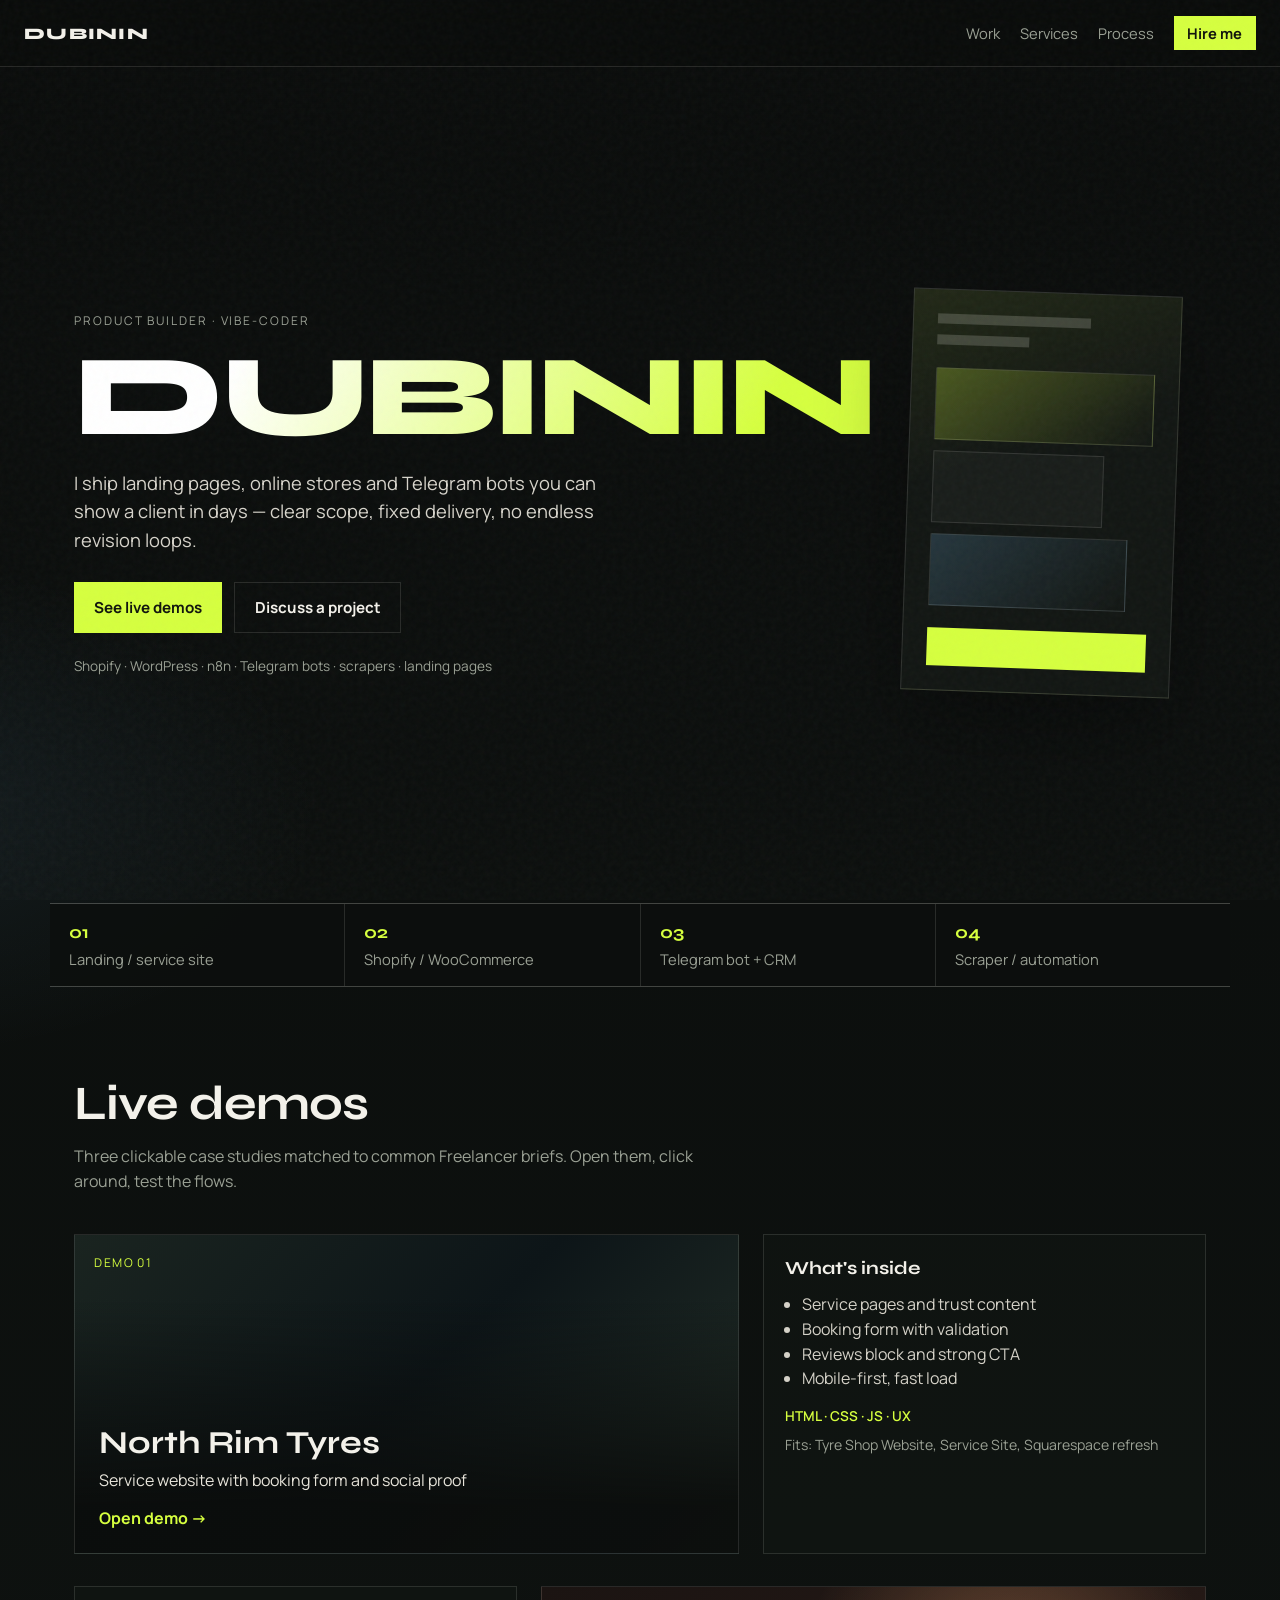
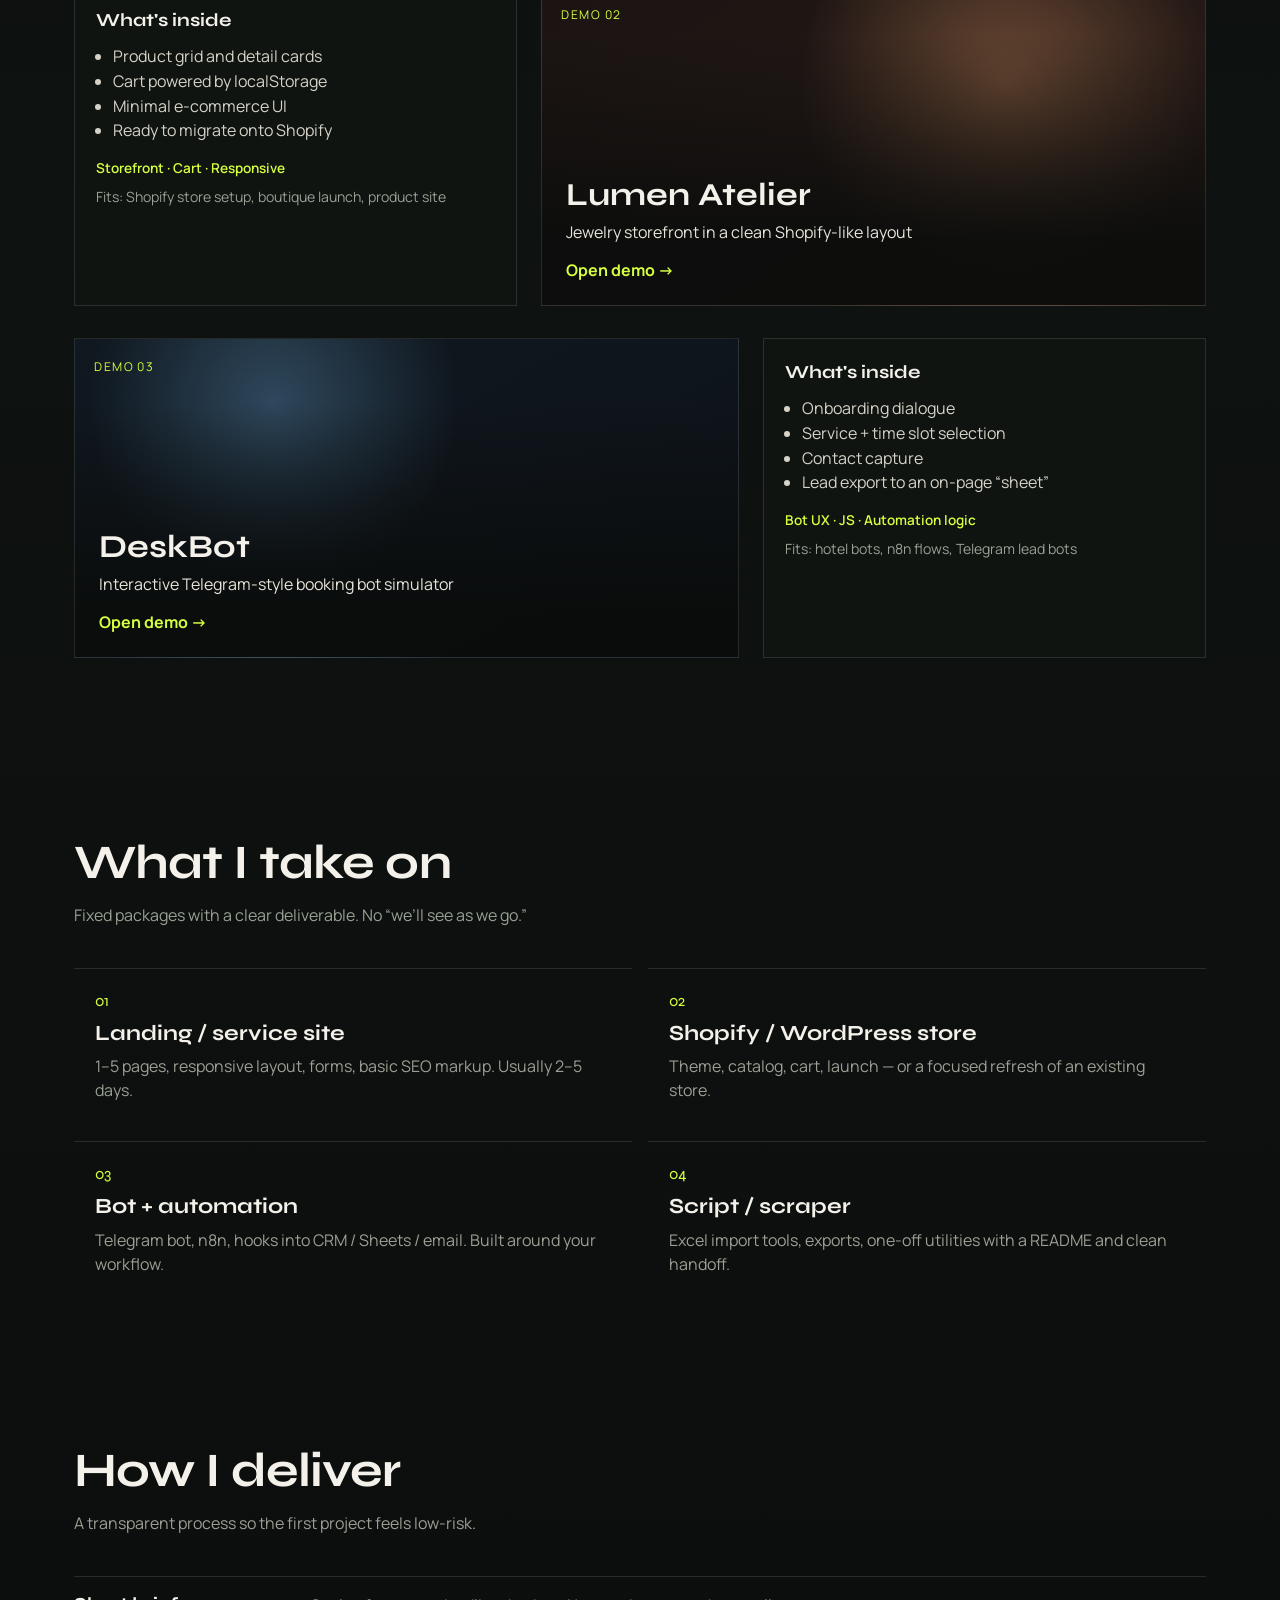
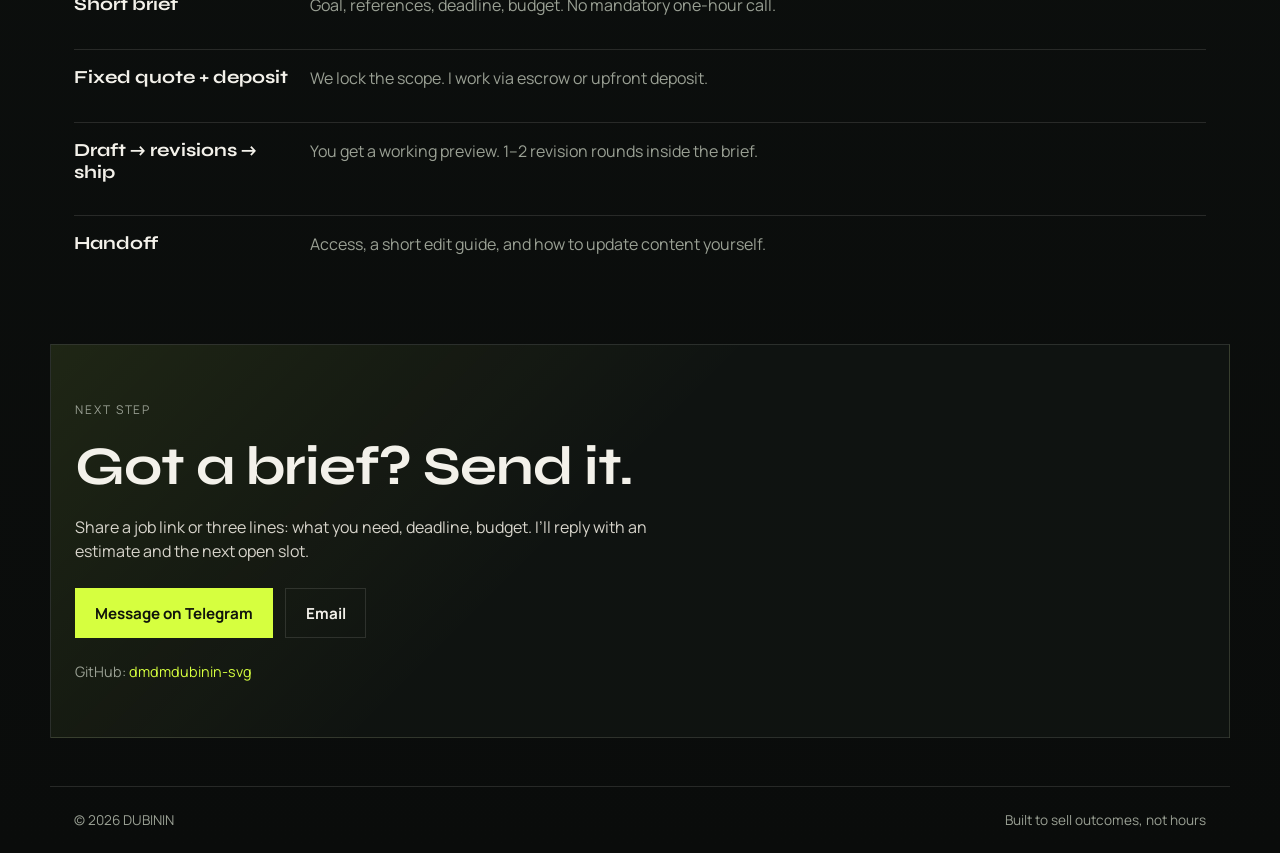
==== index.html @ 1fad9b96 "Ship English DUBININ portfolio with three live demos. Landing, tyre-shop, boutique cart, and DeskBot" ====
<!DOCTYPE html>
<html lang="en">
<head>
  <meta charset="UTF-8" />
  <meta name="viewport" content="width=device-width, initial-scale=1" />
  <title>DUBININ — websites, stores & bots shipped in days</title>
  <meta name="description" content="Dmitry Dubinin. I build landing pages, Shopify/WordPress stores, Telegram bots and automations — fast, clean, fixed-scope." />
  <meta property="og:title" content="DUBININ — ship fast" />
  <meta property="og:description" content="Landing pages, stores, bots & automations — delivered in days." />
  <link rel="preconnect" href="https://fonts.googleapis.com" />
  <link rel="preconnect" href="https://fonts.gstatic.com" crossorigin />
  <link href="https://fonts.googleapis.com/css2?family=Instrument+Serif:ital@0;1&family=Syne:wght@500;700;800&family=Manrope:wght@400;500;600;700&display=swap" rel="stylesheet" />
  <link rel="stylesheet" href="styles.css" />
</head>
<body>
  <div class="noise" aria-hidden="true"></div>

  <header class="top">
    <a class="logo" href="#top">DUBININ</a>
    <nav class="nav">
      <a href="#work">Work</a>
      <a href="#offer">Services</a>
      <a href="#process">Process</a>
      <a class="nav-cta" href="#contact">Hire me</a>
    </nav>
  </header>

  <main id="top">
    <section class="hero">
      <div class="hero-copy">
        <p class="eyebrow">Product builder · vibe-coder</p>
        <h1 class="brand">DUBININ</h1>
        <p class="lead">
          I ship landing pages, online stores and Telegram bots you can show a client in days —
          clear scope, fixed delivery, no endless revision loops.
        </p>
        <div class="cta-row">
          <a class="btn primary" href="#work">See live demos</a>
          <a class="btn ghost" href="#contact">Discuss a project</a>
        </div>
        <p class="trust">Shopify · WordPress · n8n · Telegram bots · scrapers · landing pages</p>
      </div>
      <div class="hero-stage" aria-hidden="true">
        <div class="orbit">
          <span class="chip chip-a">Live in 3–5 days</span>
          <span class="chip chip-b">Fixed scope</span>
          <span class="chip chip-c">Clean handoff</span>
        </div>
        <div class="stage-panel">
          <div class="panel-line"></div>
          <div class="panel-line short"></div>
          <div class="panel-grid">
            <div class="mini-card m1"></div>
            <div class="mini-card m2"></div>
            <div class="mini-card m3"></div>
          </div>
          <div class="panel-bar"></div>
        </div>
      </div>
    </section>

    <section class="strip" aria-label="Formats">
      <div class="strip-item"><strong>01</strong><span>Landing / service site</span></div>
      <div class="strip-item"><strong>02</strong><span>Shopify / WooCommerce</span></div>
      <div class="strip-item"><strong>03</strong><span>Telegram bot + CRM</span></div>
      <div class="strip-item"><strong>04</strong><span>Scraper / automation</span></div>
    </section>

    <section id="work" class="section">
      <div class="section-head">
        <h2>Live demos</h2>
        <p>Three clickable case studies matched to common Freelancer briefs. Open them, click around, test the flows.</p>
      </div>

      <article class="case">
        <div class="case-visual v-tyre">
          <div class="case-badge">Demo 01</div>
          <h3>North Rim Tyres</h3>
          <p>Service website with booking form and social proof</p>
          <a class="case-link" href="demos/tyre-shop/">Open demo →</a>
        </div>
        <div class="case-meta">
          <h4>What's inside</h4>
          <ul>
            <li>Service pages and trust content</li>
            <li>Booking form with validation</li>
            <li>Reviews block and strong CTA</li>
            <li>Mobile-first, fast load</li>
          </ul>
          <p class="tags">HTML · CSS · JS · UX</p>
          <p class="match">Fits: Tyre Shop Website, Service Site, Squarespace refresh</p>
        </div>
      </article>

      <article class="case reverse">
        <div class="case-visual v-boutique">
          <div class="case-badge">Demo 02</div>
          <h3>Lumen Atelier</h3>
          <p>Jewelry storefront in a clean Shopify-like layout</p>
          <a class="case-link" href="demos/boutique/">Open demo →</a>
        </div>
        <div class="case-meta">
          <h4>What's inside</h4>
          <ul>
            <li>Product grid and detail cards</li>
            <li>Cart powered by localStorage</li>
            <li>Minimal e-commerce UI</li>
            <li>Ready to migrate onto Shopify</li>
          </ul>
          <p class="tags">Storefront · Cart · Responsive</p>
          <p class="match">Fits: Shopify store setup, boutique launch, product site</p>
        </div>
      </article>

      <article class="case">
        <div class="case-visual v-bot">
          <div class="case-badge">Demo 03</div>
          <h3>DeskBot</h3>
          <p>Interactive Telegram-style booking bot simulator</p>
          <a class="case-link" href="demos/booking-bot/">Open demo →</a>
        </div>
        <div class="case-meta">
          <h4>What's inside</h4>
          <ul>
            <li>Onboarding dialogue</li>
            <li>Service + time slot selection</li>
            <li>Contact capture</li>
            <li>Lead export to an on-page “sheet”</li>
          </ul>
          <p class="tags">Bot UX · JS · Automation logic</p>
          <p class="match">Fits: hotel bots, n8n flows, Telegram lead bots</p>
        </div>
      </article>
    </section>

    <section id="offer" class="section offer">
      <div class="section-head">
        <h2>What I take on</h2>
        <p>Fixed packages with a clear deliverable. No “we’ll see as we go.”</p>
      </div>
      <div class="offer-grid">
        <div class="offer-item">
          <span class="offer-kicker">01</span>
          <h3>Landing / service site</h3>
          <p>1–5 pages, responsive layout, forms, basic SEO markup. Usually 2–5 days.</p>
        </div>
        <div class="offer-item">
          <span class="offer-kicker">02</span>
          <h3>Shopify / WordPress store</h3>
          <p>Theme, catalog, cart, launch — or a focused refresh of an existing store.</p>
        </div>
        <div class="offer-item">
          <span class="offer-kicker">03</span>
          <h3>Bot + automation</h3>
          <p>Telegram bot, n8n, hooks into CRM / Sheets / email. Built around your workflow.</p>
        </div>
        <div class="offer-item">
          <span class="offer-kicker">04</span>
          <h3>Script / scraper</h3>
          <p>Excel import tools, exports, one-off utilities with a README and clean handoff.</p>
        </div>
      </div>
    </section>

    <section id="process" class="section process">
      <div class="section-head">
        <h2>How I deliver</h2>
        <p>A transparent process so the first project feels low-risk.</p>
      </div>
      <ol class="steps">
        <li>
          <strong>Short brief</strong>
          <span>Goal, references, deadline, budget. No mandatory one-hour call.</span>
        </li>
        <li>
          <strong>Fixed quote + deposit</strong>
          <span>We lock the scope. I work via escrow or upfront deposit.</span>
        </li>
        <li>
          <strong>Draft → revisions → ship</strong>
          <span>You get a working preview. 1–2 revision rounds inside the brief.</span>
        </li>
        <li>
          <strong>Handoff</strong>
          <span>Access, a short edit guide, and how to update content yourself.</span>
        </li>
      </ol>
    </section>

    <section id="contact" class="contact">
      <p class="eyebrow">Next step</p>
      <h2>Got a brief? Send it.</h2>
      <p class="contact-lead">
        Share a job link or three lines: what you need, deadline, budget.
        I’ll reply with an estimate and the next open slot.
      </p>
      <div class="cta-row">
        <a class="btn primary" href="https://t.me/" id="tg-link" target="_blank" rel="noopener">Message on Telegram</a>
        <a class="btn ghost" href="mailto:hello@example.com" id="mail-link">Email</a>
      </div>
      <p class="contact-note">GitHub: <a href="https://github.com/dmdmdubinin-svg" target="_blank" rel="noopener">dmdmdubinin-svg</a></p>
    </section>
  </main>

  <footer class="foot">
    <span>© 2026 DUBININ</span>
    <span>Built to sell outcomes, not hours</span>
  </footer>

  <script src="main.js"></script>
</body>
</html>
---- styles.css ----
:root {
  --bg: #0a0c0b;
  --bg-2: #121613;
  --ink: #f3f1ea;
  --muted: #9aa094;
  --line: rgba(243, 241, 234, 0.12);
  --accent: #d6ff3f;
  --accent-ink: #10140c;
  --warm: #f0a36b;
  --blue: #7ec8ff;
  --serif: "Instrument Serif", Georgia, serif;
  --display: "Syne", system-ui, sans-serif;
  --sans: "Manrope", system-ui, sans-serif;
}

* { box-sizing: border-box; }
html { scroll-behavior: smooth; }
body {
  margin: 0;
  color: var(--ink);
  font-family: var(--sans);
  background:
    radial-gradient(1200px 600px at 80% -10%, rgba(214, 255, 63, 0.12), transparent 55%),
    radial-gradient(900px 500px at -10% 20%, rgba(126, 200, 255, 0.08), transparent 50%),
    linear-gradient(180deg, #0a0c0b 0%, #0e1210 45%, #0a0c0b 100%);
  min-height: 100vh;
  overflow-x: hidden;
}

a { color: inherit; text-decoration: none; }
img { max-width: 100%; display: block; }

.noise {
  pointer-events: none;
  position: fixed;
  inset: 0;
  z-index: 50;
  opacity: 0.035;
  background-image: url("data:image/svg+xml,%3Csvg viewBox='0 0 200 200' xmlns='http://www.w3.org/2000/svg'%3E%3Cfilter id='n'%3E%3CfeTurbulence type='fractalNoise' baseFrequency='0.85' numOctaves='4' stitchTiles='stitch'/%3E%3C/filter%3E%3Crect width='100%25' height='100%25' filter='url(%23n)'/%3E%3C/svg%3E");
}

.top {
  position: sticky;
  top: 0;
  z-index: 40;
  display: flex;
  align-items: center;
  justify-content: space-between;
  padding: 1rem 1.5rem;
  backdrop-filter: blur(14px);
  background: rgba(10, 12, 11, 0.72);
  border-bottom: 1px solid var(--line);
}

.logo {
  font-family: var(--display);
  font-weight: 800;
  letter-spacing: 0.08em;
  font-size: 1rem;
}

.nav {
  display: flex;
  gap: 1.25rem;
  align-items: center;
  font-size: 0.92rem;
  color: var(--muted);
}

.nav a:hover { color: var(--ink); }
.nav-cta {
  color: var(--accent-ink) !important;
  background: var(--accent);
  padding: 0.45rem 0.85rem;
  font-weight: 700;
}

.hero {
  min-height: calc(100vh - 64px);
  display: grid;
  grid-template-columns: 1.1fr 0.9fr;
  gap: 2rem;
  align-items: center;
  padding: 3.5rem 1.5rem 2.5rem;
  max-width: 1180px;
  margin: 0 auto;
}

.eyebrow {
  text-transform: uppercase;
  letter-spacing: 0.16em;
  font-size: 0.75rem;
  color: var(--muted);
  margin: 0 0 1rem;
}

.brand {
  font-family: var(--display);
  font-weight: 800;
  font-size: clamp(3.6rem, 11vw, 7.2rem);
  line-height: 0.9;
  letter-spacing: -0.03em;
  margin: 0 0 1.25rem;
  background: linear-gradient(120deg, #fff 20%, var(--accent) 85%);
  -webkit-background-clip: text;
  background-clip: text;
  color: transparent;
}

.lead {
  font-size: 1.15rem;
  line-height: 1.55;
  max-width: 34rem;
  color: #d7d4cb;
  margin: 0 0 1.75rem;
}

.cta-row {
  display: flex;
  flex-wrap: wrap;
  gap: 0.75rem;
  margin-bottom: 1.5rem;
}

.btn {
  display: inline-flex;
  align-items: center;
  justify-content: center;
  padding: 0.85rem 1.2rem;
  font-weight: 700;
  font-size: 0.95rem;
  border: 1px solid transparent;
  transition: transform 0.2s ease, background 0.2s ease, color 0.2s ease;
}

.btn:hover { transform: translateY(-2px); }
.btn.primary {
  background: var(--accent);
  color: var(--accent-ink);
}
.btn.ghost {
  border-color: var(--line);
  color: var(--ink);
}
.btn.ghost:hover { border-color: var(--accent); }

.trust {
  color: var(--muted);
  font-size: 0.85rem;
  margin: 0;
}

.hero-stage {
  position: relative;
  min-height: 420px;
  display: grid;
  place-items: center;
}

.orbit {
  position: absolute;
  inset: 8% 4%;
  pointer-events: none;
}

.chip {
  position: absolute;
  font-size: 0.78rem;
  font-weight: 600;
  padding: 0.45rem 0.7rem;
  border: 1px solid var(--line);
  background: rgba(18, 22, 19, 0.85);
  animation: float 5.5s ease-in-out infinite;
}
.chip-a { top: 8%; left: 4%; color: var(--accent); animation-delay: 0s; }
.chip-b { top: 42%; right: 0; color: var(--blue); animation-delay: 0.8s; }
.chip-c { bottom: 12%; left: 18%; color: var(--warm); animation-delay: 1.4s; }

@keyframes float {
  0%, 100% { transform: translateY(0); }
  50% { transform: translateY(-10px); }
}

.stage-panel {
  width: min(100%, 380px);
  aspect-ratio: 4/5;
  border: 1px solid var(--line);
  background:
    linear-gradient(160deg, rgba(214,255,63,0.08), transparent 40%),
    var(--bg-2);
  padding: 1.5rem;
  transform: rotate(2deg);
  box-shadow: 0 30px 80px rgba(0,0,0,0.35);
  animation: panelIn 1s ease both;
}

@keyframes panelIn {
  from { opacity: 0; transform: translateY(24px) rotate(2deg); }
  to { opacity: 1; transform: translateY(0) rotate(2deg); }
}

.panel-line {
  height: 10px;
  width: 70%;
  background: rgba(243,241,234,0.18);
  margin-bottom: 0.7rem;
}
.panel-line.short { width: 42%; margin-bottom: 1.4rem; }
.panel-grid {
  display: grid;
  gap: 0.7rem;
}
.mini-card {
  height: 72px;
  border: 1px solid var(--line);
  background: rgba(255,255,255,0.03);
}
.m1 { background: linear-gradient(135deg, rgba(214,255,63,0.25), transparent); }
.m2 { width: 78%; }
.m3 { width: 90%; background: linear-gradient(135deg, rgba(126,200,255,0.18), transparent); }
.panel-bar {
  margin-top: 1.4rem;
  height: 38px;
  background: var(--accent);
}

.strip {
  display: grid;
  grid-template-columns: repeat(4, 1fr);
  gap: 1px;
  background: var(--line);
  border-block: 1px solid var(--line);
  max-width: 1180px;
  margin: 0 auto 1rem;
}
.strip-item {
  background: rgba(10,12,11,0.92);
  padding: 1.1rem 1.2rem;
  display: flex;
  flex-direction: column;
  gap: 0.35rem;
}
.strip-item strong {
  color: var(--accent);
  font-family: var(--display);
  font-size: 1.1rem;
}
.strip-item span { color: var(--muted); font-size: 0.92rem; }

.section {
  max-width: 1180px;
  margin: 0 auto;
  padding: 4.5rem 1.5rem;
}

.section-head {
  max-width: 40rem;
  margin-bottom: 2.5rem;
}
.section-head h2 {
  font-family: var(--display);
  font-size: clamp(2rem, 4vw, 3rem);
  margin: 0 0 0.75rem;
  letter-spacing: -0.02em;
}
.section-head p {
  margin: 0;
  color: var(--muted);
  line-height: 1.55;
}

.case {
  display: grid;
  grid-template-columns: 1.2fr 0.8fr;
  gap: 1.5rem;
  margin-bottom: 2rem;
  align-items: stretch;
}
.case.reverse { grid-template-columns: 0.8fr 1.2fr; }
.case.reverse .case-visual { order: 2; }
.case.reverse .case-meta { order: 1; }

.case-visual {
  min-height: 320px;
  padding: 1.5rem;
  border: 1px solid var(--line);
  display: flex;
  flex-direction: column;
  justify-content: flex-end;
  position: relative;
  overflow: hidden;
  transition: border-color 0.25s ease, transform 0.25s ease;
}
.case-visual:hover {
  border-color: rgba(214,255,63,0.45);
  transform: translateY(-3px);
}
.case-visual h3 {
  font-family: var(--display);
  font-size: 2rem;
  margin: 0 0 0.4rem;
}
.case-visual p { margin: 0 0 1rem; color: #e7e4da; max-width: 28rem; }
.case-badge {
  position: absolute;
  top: 1.2rem;
  left: 1.2rem;
  font-size: 0.75rem;
  letter-spacing: 0.12em;
  text-transform: uppercase;
  color: var(--accent);
}
.case-link {
  font-weight: 700;
  color: var(--accent);
}
.case-link:hover { text-decoration: underline; }

.v-tyre {
  background:
    linear-gradient(180deg, transparent 20%, rgba(10,12,11,0.92) 85%),
    linear-gradient(135deg, #1a2420, #0d1518 50%, #243028);
}
.v-boutique {
  background:
    linear-gradient(180deg, transparent 15%, rgba(10,12,11,0.9) 80%),
    radial-gradient(circle at 70% 30%, rgba(240,163,107,0.35), transparent 40%),
    linear-gradient(145deg, #1b1412, #2a1c18);
}
.v-bot {
  background:
    linear-gradient(180deg, transparent 20%, rgba(10,12,11,0.92) 85%),
    radial-gradient(circle at 30% 20%, rgba(126,200,255,0.28), transparent 35%),
    linear-gradient(150deg, #101820, #0d1218);
}

.case-meta {
  border: 1px solid var(--line);
  padding: 1.4rem 1.3rem;
  background: rgba(18,22,19,0.55);
}
.case-meta h4 {
  margin: 0 0 0.8rem;
  font-family: var(--display);
  font-size: 1.15rem;
}
.case-meta ul {
  margin: 0 0 1rem;
  padding-left: 1.1rem;
  color: #d5d2c8;
  line-height: 1.55;
}
.tags {
  color: var(--accent);
  font-size: 0.85rem;
  font-weight: 600;
  margin: 0 0 0.6rem;
}
.match {
  margin: 0;
  color: var(--muted);
  font-size: 0.88rem;
  line-height: 1.45;
}

.offer-grid {
  display: grid;
  grid-template-columns: repeat(2, 1fr);
  gap: 1rem;
}
.offer-item {
  padding: 1.4rem 1.3rem;
  border-top: 1px solid var(--line);
}
.offer-kicker {
  display: block;
  color: var(--accent);
  font-family: var(--display);
  margin-bottom: 0.6rem;
}
.offer-item h3 {
  font-family: var(--display);
  font-size: 1.35rem;
  margin: 0 0 0.55rem;
}
.offer-item p {
  margin: 0;
  color: var(--muted);
  line-height: 1.5;
}

.steps {
  list-style: none;
  margin: 0;
  padding: 0;
  display: grid;
  gap: 1rem;
}
.steps li {
  display: grid;
  grid-template-columns: 220px 1fr;
  gap: 1rem;
  padding: 1rem 0;
  border-top: 1px solid var(--line);
}
.steps strong {
  font-family: var(--display);
  font-size: 1.15rem;
}
.steps span { color: var(--muted); line-height: 1.5; }

.contact {
  max-width: 1180px;
  margin: 0 auto 3rem;
  padding: 3.5rem 1.5rem;
  border: 1px solid var(--line);
  background:
    linear-gradient(135deg, rgba(214,255,63,0.08), transparent 45%),
    rgba(18,22,19,0.7);
}
.contact h2 {
  font-family: var(--display);
  font-size: clamp(2rem, 5vw, 3.4rem);
  margin: 0 0 1rem;
  letter-spacing: -0.02em;
}
.contact-lead {
  max-width: 36rem;
  color: #d7d4cb;
  line-height: 1.55;
  margin: 0 0 1.5rem;
}
.contact-note {
  margin: 1.25rem 0 0;
  color: var(--muted);
  font-size: 0.9rem;
}
.contact-note a { color: var(--accent); }

.foot {
  max-width: 1180px;
  margin: 0 auto;
  padding: 1.5rem;
  display: flex;
  justify-content: space-between;
  gap: 1rem;
  color: var(--muted);
  font-size: 0.85rem;
  border-top: 1px solid var(--line);
}

.reveal {
  opacity: 0;
  transform: translateY(18px);
  transition: opacity 0.7s ease, transform 0.7s ease;
}
.reveal.in {
  opacity: 1;
  transform: none;
}

@media (max-width: 900px) {
  .hero { grid-template-columns: 1fr; min-height: auto; padding-top: 2rem; }
  .hero-stage { min-height: 340px; order: -1; }
  .strip { grid-template-columns: 1fr 1fr; }
  .case, .case.reverse { grid-template-columns: 1fr; }
  .case.reverse .case-visual { order: 0; }
  .offer-grid { grid-template-columns: 1fr; }
  .steps li { grid-template-columns: 1fr; gap: 0.35rem; }
  .nav a:not(.nav-cta) { display: none; }
}

@media (max-width: 560px) {
  .strip { grid-template-columns: 1fr; }
  .foot { flex-direction: column; }
}
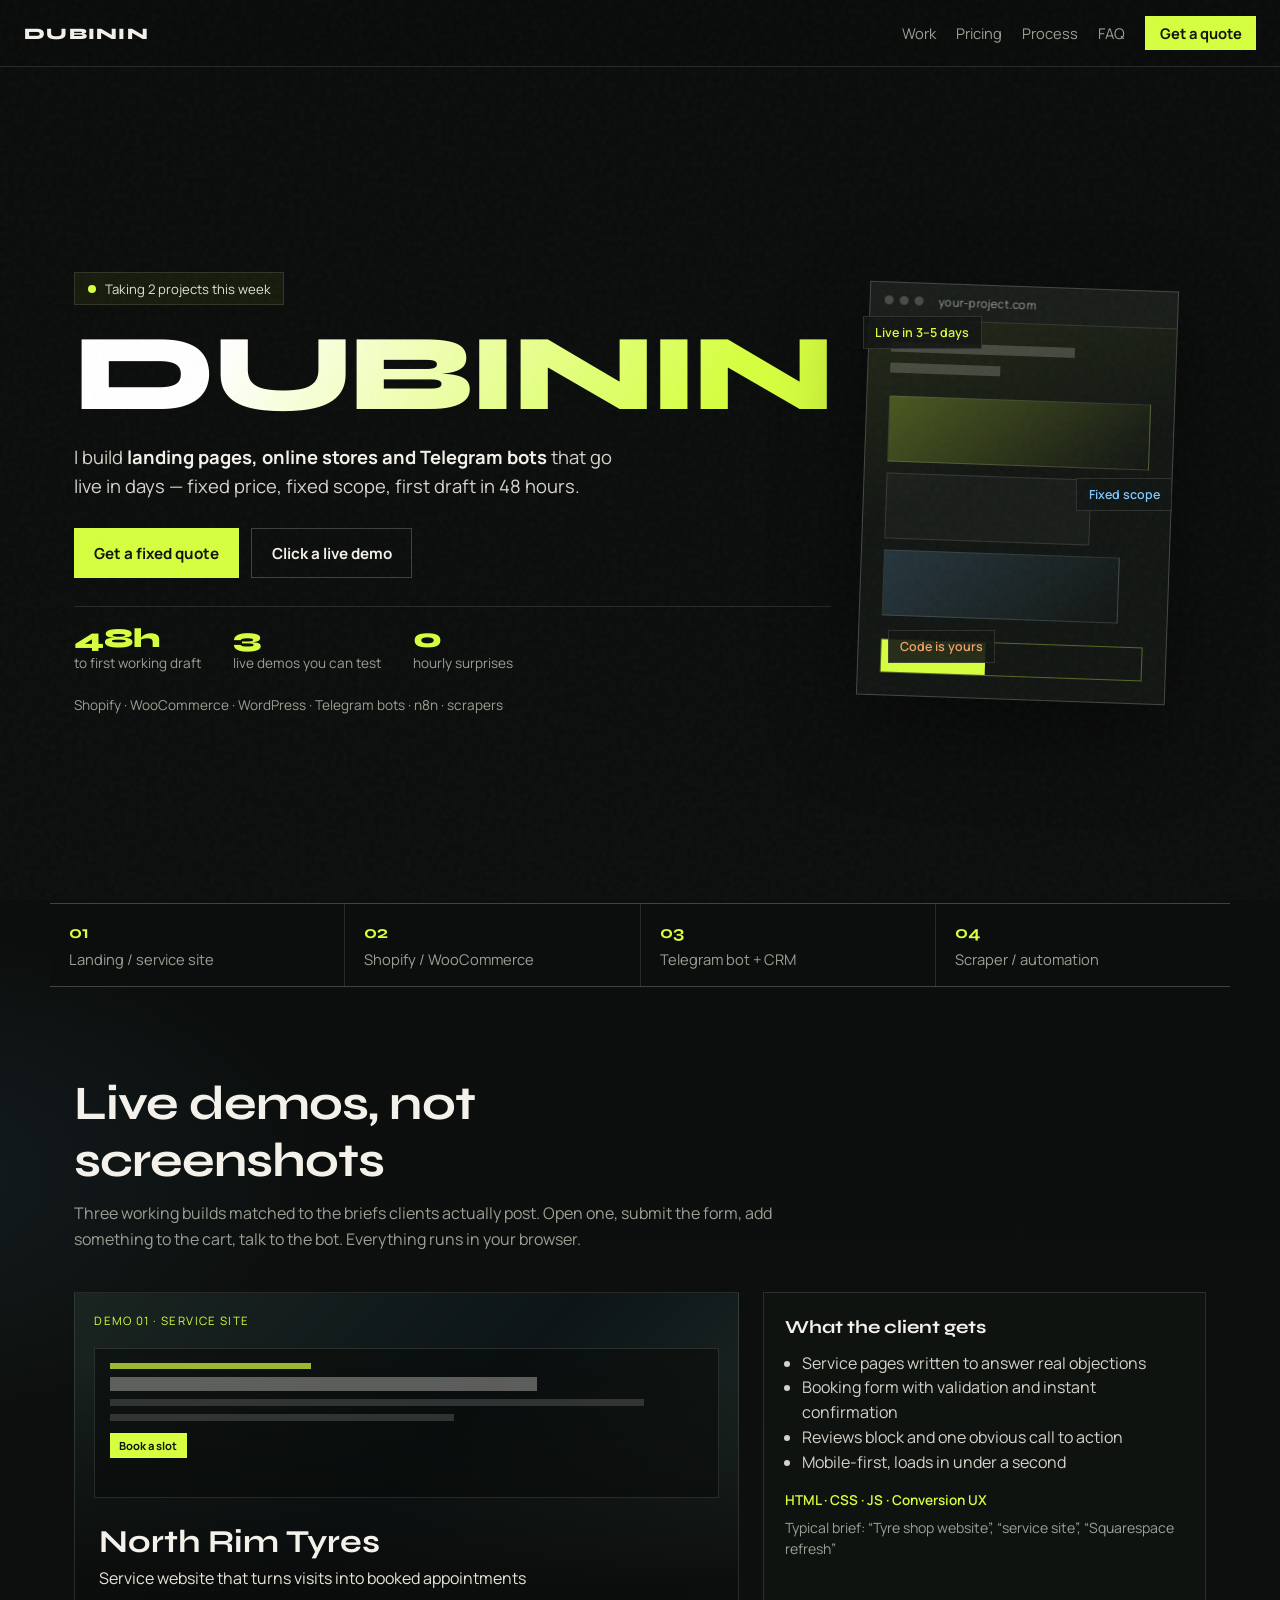
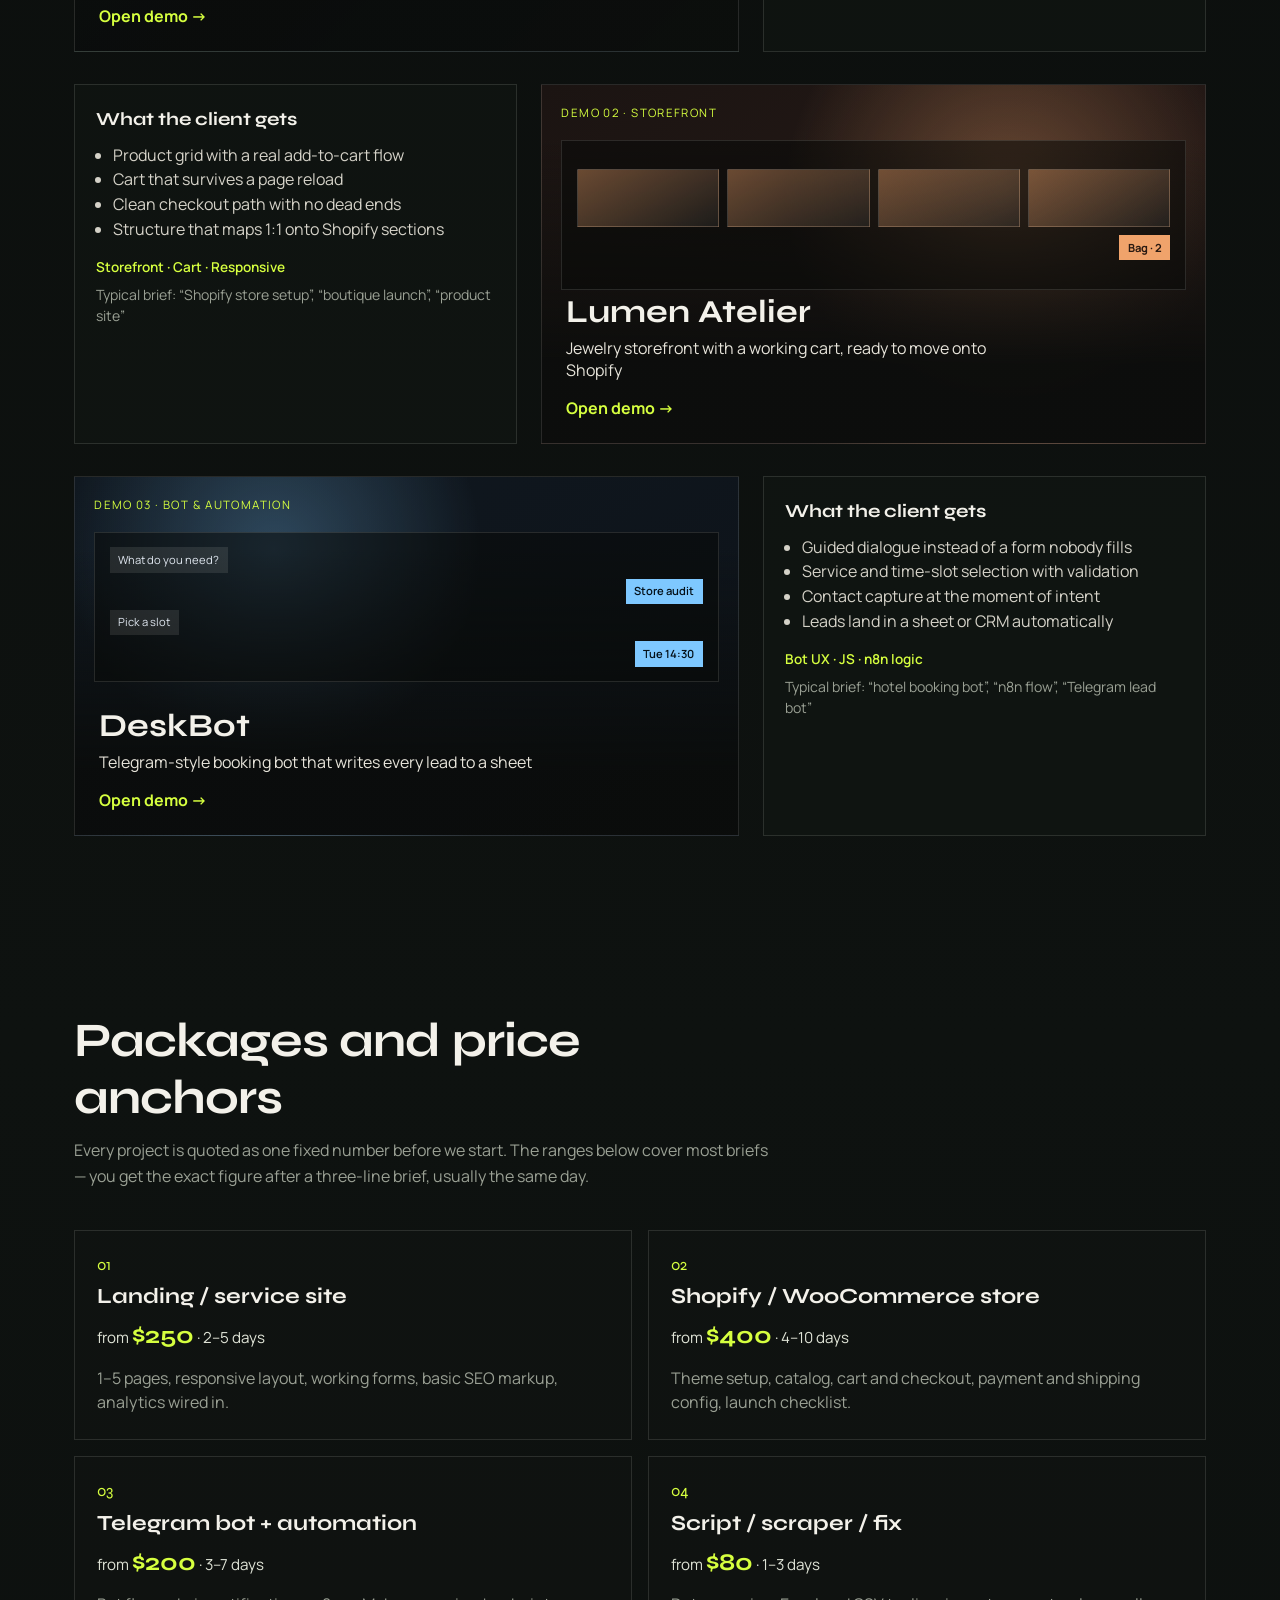
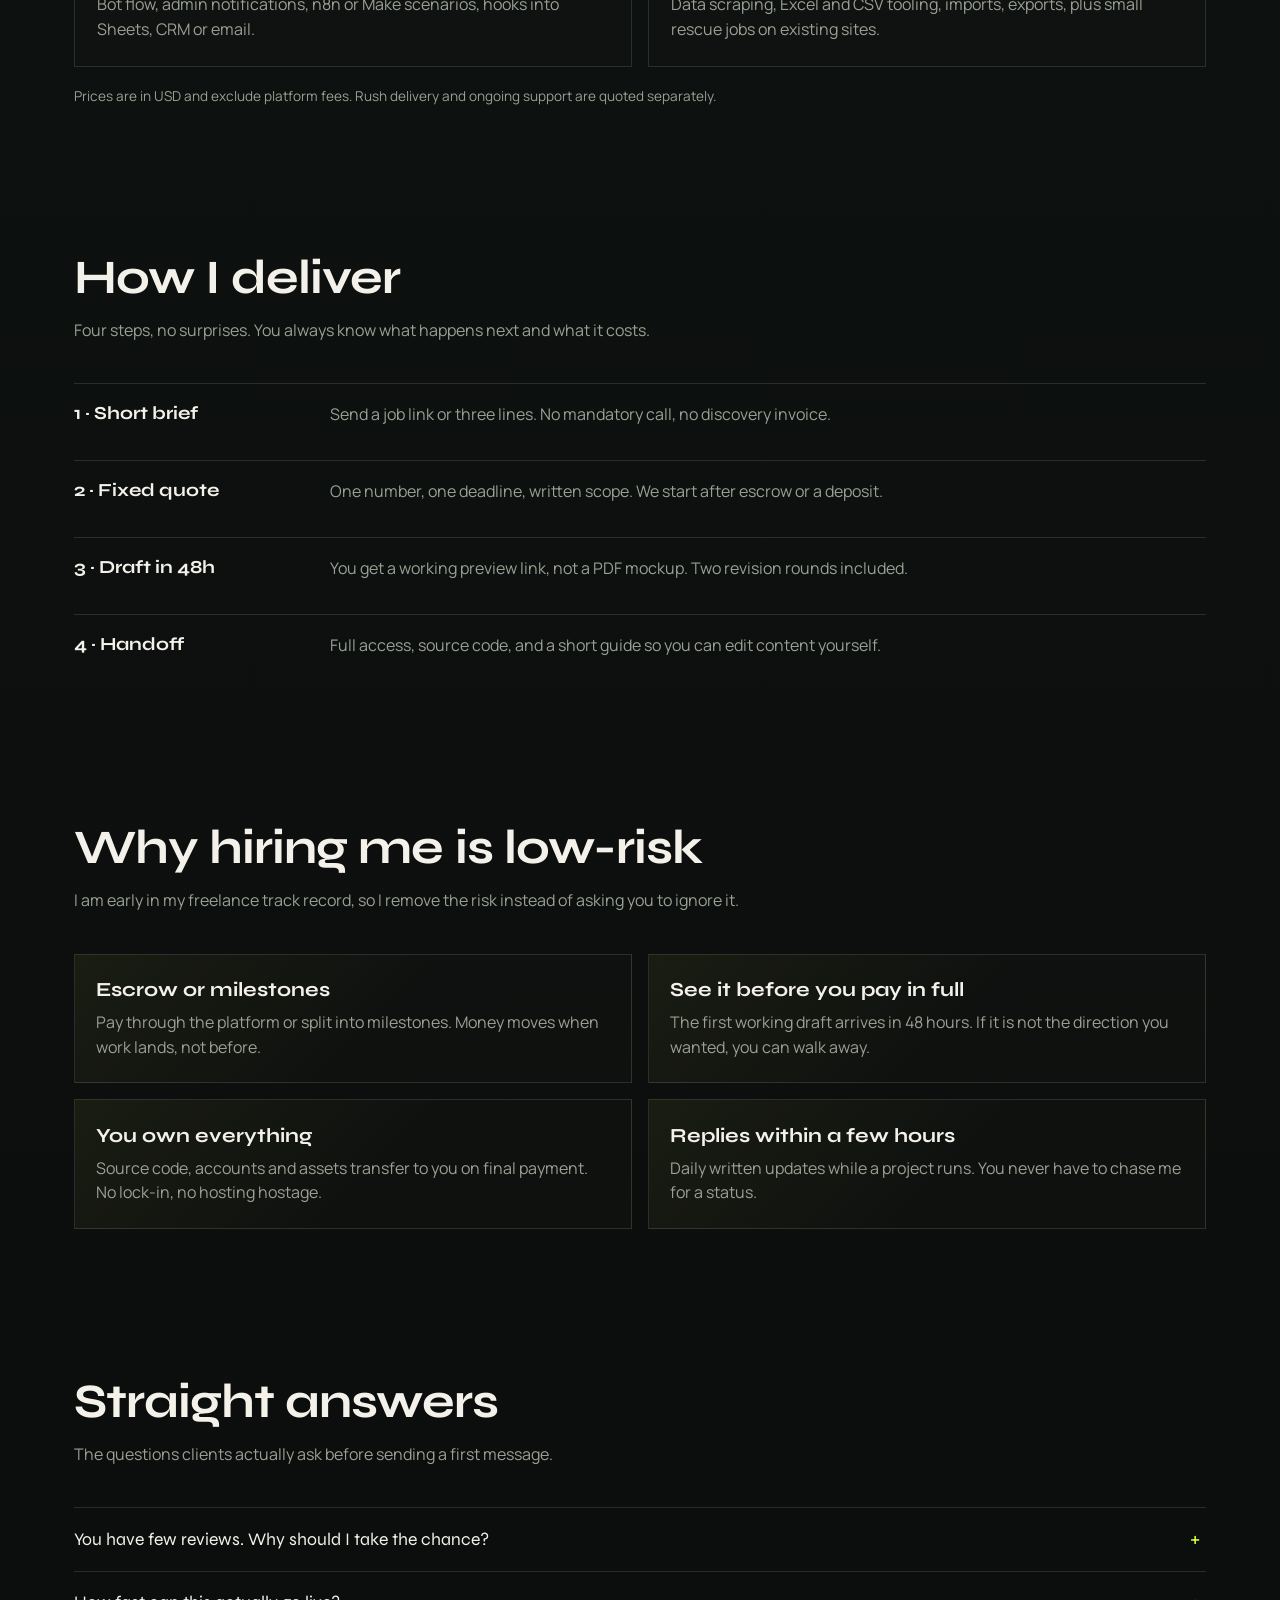
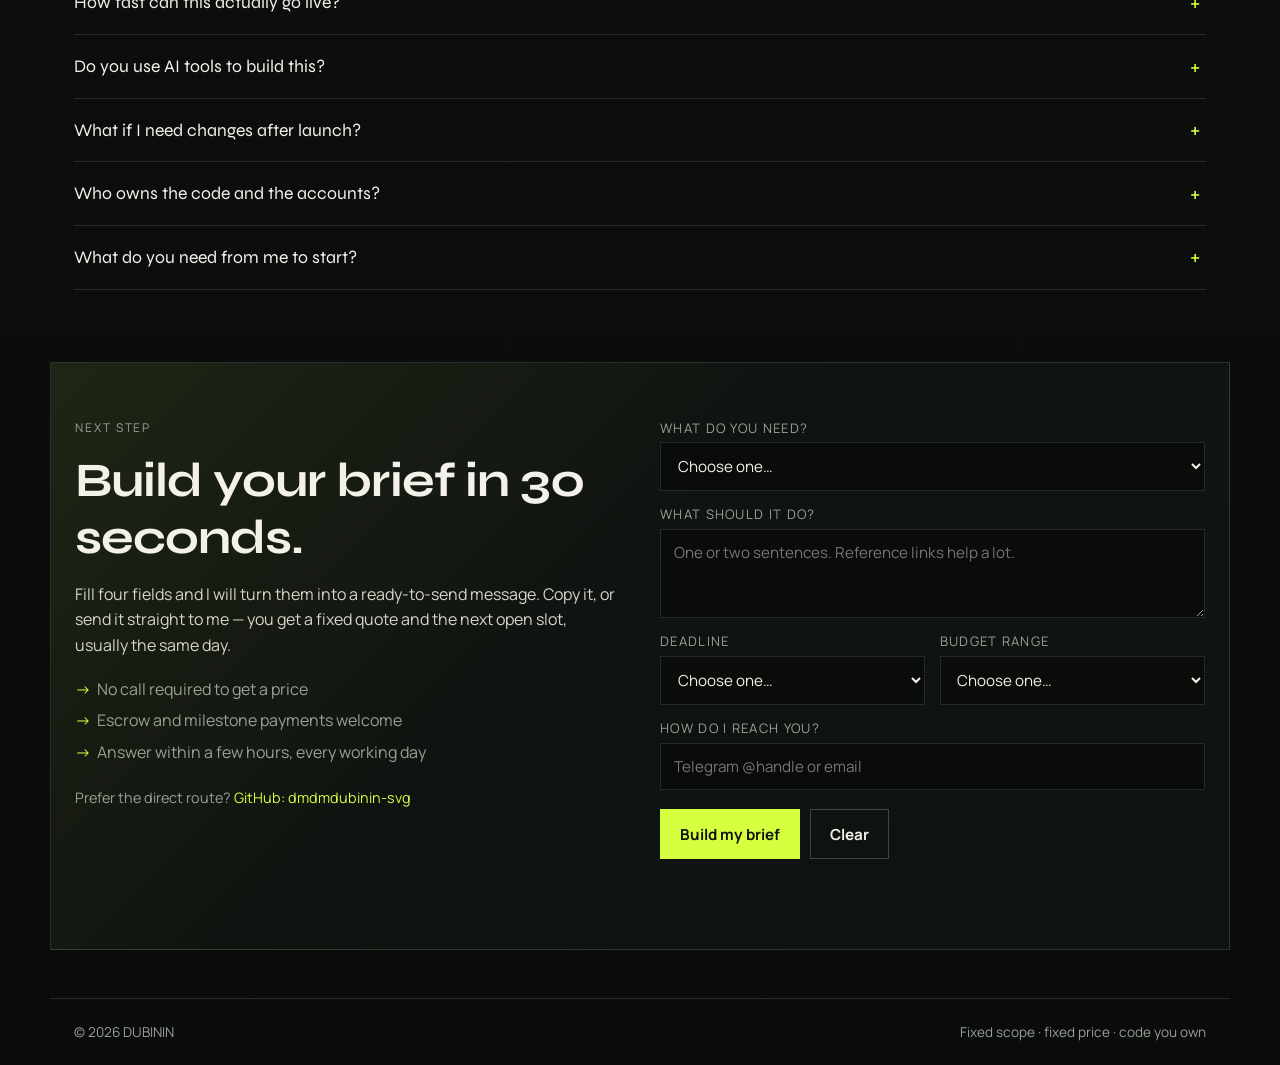
==== commit e8ce3f50: "Rework the portfolio around converting a cold visitor into a brief Adds price anchors, a risk-revers" ====
--- a/index.html
+++ b/index.html
@@ -3,63 +3,109 @@
 <head>
   <meta charset="UTF-8" />
   <meta name="viewport" content="width=device-width, initial-scale=1" />
-  <title>DUBININ — websites, stores & bots shipped in days</title>
-  <meta name="description" content="Dmitry Dubinin. I build landing pages, Shopify/WordPress stores, Telegram bots and automations — fast, clean, fixed-scope." />
-  <meta property="og:title" content="DUBININ — ship fast" />
-  <meta property="og:description" content="Landing pages, stores, bots & automations — delivered in days." />
+  <title>DUBININ — landing pages, stores & Telegram bots shipped in days</title>
+  <meta name="description" content="I build landing pages, Shopify/WooCommerce stores, Telegram bots and automations. Fixed price, fixed scope, first draft in 48 hours. Three live demos you can click right now." />
+  <meta name="theme-color" content="#0a0c0b" />
+  <link rel="canonical" href="https://dmdmdubinin-svg.github.io/portfolio/" />
+
+  <meta property="og:type" content="website" />
+  <meta property="og:url" content="https://dmdmdubinin-svg.github.io/portfolio/" />
+  <meta property="og:title" content="DUBININ — websites, stores & bots shipped in days" />
+  <meta property="og:description" content="Fixed price, fixed scope, first draft in 48 hours. Click three live demos before you decide." />
+  <meta property="og:image" content="https://dmdmdubinin-svg.github.io/portfolio/assets/og.svg" />
+  <meta name="twitter:card" content="summary_large_image" />
+  <meta name="twitter:title" content="DUBININ — websites, stores & bots shipped in days" />
+  <meta name="twitter:description" content="Fixed price, fixed scope, first draft in 48 hours. Click three live demos before you decide." />
+
+  <link rel="icon" href="data:image/svg+xml,%3Csvg xmlns='http://www.w3.org/2000/svg' viewBox='0 0 64 64'%3E%3Crect width='64' height='64' fill='%230a0c0b'/%3E%3Cpath d='M16 14h16c11 0 18 7 18 18s-7 18-18 18H16z' fill='%23d6ff3f'/%3E%3Cpath d='M27 25h5a7 7 0 0 1 0 14h-5z' fill='%230a0c0b'/%3E%3C/svg%3E" />
+
   <link rel="preconnect" href="https://fonts.googleapis.com" />
   <link rel="preconnect" href="https://fonts.gstatic.com" crossorigin />
   <link href="https://fonts.googleapis.com/css2?family=Instrument+Serif:ital@0;1&family=Syne:wght@500;700;800&family=Manrope:wght@400;500;600;700&display=swap" rel="stylesheet" />
   <link rel="stylesheet" href="styles.css" />
+
+  <script type="application/ld+json">
+  {
+    "@context": "https://schema.org",
+    "@type": "ProfessionalService",
+    "name": "DUBININ",
+    "description": "Landing pages, Shopify and WooCommerce stores, Telegram bots and automations, delivered on a fixed scope in days.",
+    "url": "https://dmdmdubinin-svg.github.io/portfolio/",
+    "areaServed": "Worldwide",
+    "availableLanguage": ["English", "Russian"],
+    "serviceType": ["Web development", "E-commerce development", "Chatbot development", "Workflow automation"],
+    "sameAs": ["https://github.com/dmdmdubinin-svg"]
+  }
+  </script>
 </head>
 <body>
   <div class="noise" aria-hidden="true"></div>
+  <a class="skip-link" href="#work">Skip to demos</a>
 
   <header class="top">
     <a class="logo" href="#top">DUBININ</a>
-    <nav class="nav">
+    <nav class="nav" id="nav" aria-label="Main">
       <a href="#work">Work</a>
-      <a href="#offer">Services</a>
+      <a href="#pricing">Pricing</a>
       <a href="#process">Process</a>
-      <a class="nav-cta" href="#contact">Hire me</a>
+      <a href="#faq">FAQ</a>
+      <a class="nav-cta" href="#contact">Get a quote</a>
     </nav>
+    <button class="nav-toggle" id="nav-toggle" type="button" aria-expanded="false" aria-controls="nav" aria-label="Open menu">
+      <span></span><span></span><span></span>
+    </button>
   </header>
 
   <main id="top">
     <section class="hero">
       <div class="hero-copy">
-        <p class="eyebrow">Product builder · vibe-coder</p>
+        <p class="status" id="availability">
+          <span class="dot" aria-hidden="true"></span>
+          Taking 2 projects this week
+        </p>
         <h1 class="brand">DUBININ</h1>
         <p class="lead">
-          I ship landing pages, online stores and Telegram bots you can show a client in days —
-          clear scope, fixed delivery, no endless revision loops.
+          I build <strong>landing pages, online stores and Telegram bots</strong> that go live in days —
+          fixed price, fixed scope, first draft in 48 hours.
         </p>
         <div class="cta-row">
-          <a class="btn primary" href="#work">See live demos</a>
-          <a class="btn ghost" href="#contact">Discuss a project</a>
-        </div>
-        <p class="trust">Shopify · WordPress · n8n · Telegram bots · scrapers · landing pages</p>
-      </div>
+          <a class="btn primary" href="#contact">Get a fixed quote</a>
+          <a class="btn ghost" href="#work">Click a live demo</a>
+        </div>
+        <dl class="metrics">
+          <div><dt>48h</dt><dd>to first working draft</dd></div>
+          <div><dt>3</dt><dd>live demos you can test</dd></div>
+          <div><dt>0</dt><dd>hourly surprises</dd></div>
+        </dl>
+        <p class="trust">Shopify · WooCommerce · WordPress · Telegram bots · n8n · scrapers</p>
+      </div>
+
       <div class="hero-stage" aria-hidden="true">
         <div class="orbit">
           <span class="chip chip-a">Live in 3–5 days</span>
           <span class="chip chip-b">Fixed scope</span>
-          <span class="chip chip-c">Clean handoff</span>
+          <span class="chip chip-c">Code is yours</span>
         </div>
         <div class="stage-panel">
-          <div class="panel-line"></div>
-          <div class="panel-line short"></div>
-          <div class="panel-grid">
-            <div class="mini-card m1"></div>
-            <div class="mini-card m2"></div>
-            <div class="mini-card m3"></div>
-          </div>
-          <div class="panel-bar"></div>
-        </div>
-      </div>
-    </section>
-
-    <section class="strip" aria-label="Formats">
+          <div class="panel-chrome">
+            <i></i><i></i><i></i>
+            <span class="panel-url">your-project.com</span>
+          </div>
+          <div class="panel-body">
+            <div class="panel-line"></div>
+            <div class="panel-line short"></div>
+            <div class="panel-grid">
+              <div class="mini-card m1"></div>
+              <div class="mini-card m2"></div>
+              <div class="mini-card m3"></div>
+            </div>
+            <div class="panel-bar"><span class="panel-bar-fill"></span></div>
+          </div>
+        </div>
+      </div>
+    </section>
+
+    <section class="strip" aria-label="What I build">
       <div class="strip-item"><strong>01</strong><span>Landing / service site</span></div>
       <div class="strip-item"><strong>02</strong><span>Shopify / WooCommerce</span></div>
       <div class="strip-item"><strong>03</strong><span>Telegram bot + CRM</span></div>
@@ -68,144 +114,324 @@
 
     <section id="work" class="section">
       <div class="section-head">
-        <h2>Live demos</h2>
-        <p>Three clickable case studies matched to common Freelancer briefs. Open them, click around, test the flows.</p>
+        <h2>Live demos, not screenshots</h2>
+        <p>
+          Three working builds matched to the briefs clients actually post. Open one, submit the form,
+          add something to the cart, talk to the bot. Everything runs in your browser.
+        </p>
       </div>
 
       <article class="case">
-        <div class="case-visual v-tyre">
-          <div class="case-badge">Demo 01</div>
+        <a class="case-visual v-tyre" href="demos/tyre-shop/">
+          <div class="case-badge">Demo 01 · Service site</div>
+          <div class="case-mock mock-tyre" aria-hidden="true">
+            <span class="mock-bar"></span>
+            <span class="mock-head"></span>
+            <span class="mock-row"></span>
+            <span class="mock-row w70"></span>
+            <span class="mock-btn">Book a slot</span>
+          </div>
           <h3>North Rim Tyres</h3>
-          <p>Service website with booking form and social proof</p>
-          <a class="case-link" href="demos/tyre-shop/">Open demo →</a>
-        </div>
+          <p>Service website that turns visits into booked appointments</p>
+          <span class="case-link">Open demo →</span>
+        </a>
         <div class="case-meta">
-          <h4>What's inside</h4>
+          <h4>What the client gets</h4>
           <ul>
-            <li>Service pages and trust content</li>
-            <li>Booking form with validation</li>
-            <li>Reviews block and strong CTA</li>
-            <li>Mobile-first, fast load</li>
+            <li>Service pages written to answer real objections</li>
+            <li>Booking form with validation and instant confirmation</li>
+            <li>Reviews block and one obvious call to action</li>
+            <li>Mobile-first, loads in under a second</li>
           </ul>
-          <p class="tags">HTML · CSS · JS · UX</p>
-          <p class="match">Fits: Tyre Shop Website, Service Site, Squarespace refresh</p>
+          <p class="tags">HTML · CSS · JS · Conversion UX</p>
+          <p class="match">Typical brief: “Tyre shop website”, “service site”, “Squarespace refresh”</p>
         </div>
       </article>
 
       <article class="case reverse">
-        <div class="case-visual v-boutique">
-          <div class="case-badge">Demo 02</div>
+        <a class="case-visual v-boutique" href="demos/boutique/">
+          <div class="case-badge">Demo 02 · Storefront</div>
+          <div class="case-mock mock-shop" aria-hidden="true">
+            <span class="mock-tile"></span>
+            <span class="mock-tile"></span>
+            <span class="mock-tile"></span>
+            <span class="mock-tile"></span>
+            <span class="mock-cart">Bag · 2</span>
+          </div>
           <h3>Lumen Atelier</h3>
-          <p>Jewelry storefront in a clean Shopify-like layout</p>
-          <a class="case-link" href="demos/boutique/">Open demo →</a>
-        </div>
+          <p>Jewelry storefront with a working cart, ready to move onto Shopify</p>
+          <span class="case-link">Open demo →</span>
+        </a>
         <div class="case-meta">
-          <h4>What's inside</h4>
+          <h4>What the client gets</h4>
           <ul>
-            <li>Product grid and detail cards</li>
-            <li>Cart powered by localStorage</li>
-            <li>Minimal e-commerce UI</li>
-            <li>Ready to migrate onto Shopify</li>
+            <li>Product grid with a real add-to-cart flow</li>
+            <li>Cart that survives a page reload</li>
+            <li>Clean checkout path with no dead ends</li>
+            <li>Structure that maps 1:1 onto Shopify sections</li>
           </ul>
           <p class="tags">Storefront · Cart · Responsive</p>
-          <p class="match">Fits: Shopify store setup, boutique launch, product site</p>
+          <p class="match">Typical brief: “Shopify store setup”, “boutique launch”, “product site”</p>
         </div>
       </article>
 
       <article class="case">
-        <div class="case-visual v-bot">
-          <div class="case-badge">Demo 03</div>
+        <a class="case-visual v-bot" href="demos/booking-bot/">
+          <div class="case-badge">Demo 03 · Bot & automation</div>
+          <div class="case-mock mock-bot" aria-hidden="true">
+            <span class="bubble b-in">What do you need?</span>
+            <span class="bubble b-out">Store audit</span>
+            <span class="bubble b-in">Pick a slot</span>
+            <span class="bubble b-out">Tue 14:30</span>
+          </div>
           <h3>DeskBot</h3>
-          <p>Interactive Telegram-style booking bot simulator</p>
-          <a class="case-link" href="demos/booking-bot/">Open demo →</a>
-        </div>
+          <p>Telegram-style booking bot that writes every lead to a sheet</p>
+          <span class="case-link">Open demo →</span>
+        </a>
         <div class="case-meta">
-          <h4>What's inside</h4>
+          <h4>What the client gets</h4>
           <ul>
-            <li>Onboarding dialogue</li>
-            <li>Service + time slot selection</li>
-            <li>Contact capture</li>
-            <li>Lead export to an on-page “sheet”</li>
+            <li>Guided dialogue instead of a form nobody fills</li>
+            <li>Service and time-slot selection with validation</li>
+            <li>Contact capture at the moment of intent</li>
+            <li>Leads land in a sheet or CRM automatically</li>
           </ul>
-          <p class="tags">Bot UX · JS · Automation logic</p>
-          <p class="match">Fits: hotel bots, n8n flows, Telegram lead bots</p>
+          <p class="tags">Bot UX · JS · n8n logic</p>
+          <p class="match">Typical brief: “hotel booking bot”, “n8n flow”, “Telegram lead bot”</p>
         </div>
       </article>
     </section>
 
-    <section id="offer" class="section offer">
+    <section id="pricing" class="section">
       <div class="section-head">
-        <h2>What I take on</h2>
-        <p>Fixed packages with a clear deliverable. No “we’ll see as we go.”</p>
+        <h2>Packages and price anchors</h2>
+        <p>
+          Every project is quoted as one fixed number before we start. The ranges below cover
+          most briefs — you get the exact figure after a three-line brief, usually the same day.
+        </p>
       </div>
       <div class="offer-grid">
         <div class="offer-item">
           <span class="offer-kicker">01</span>
           <h3>Landing / service site</h3>
-          <p>1–5 pages, responsive layout, forms, basic SEO markup. Usually 2–5 days.</p>
+          <p class="price">from <strong>$250</strong> · 2–5 days</p>
+          <p>1–5 pages, responsive layout, working forms, basic SEO markup, analytics wired in.</p>
         </div>
         <div class="offer-item">
           <span class="offer-kicker">02</span>
-          <h3>Shopify / WordPress store</h3>
-          <p>Theme, catalog, cart, launch — or a focused refresh of an existing store.</p>
+          <h3>Shopify / WooCommerce store</h3>
+          <p class="price">from <strong>$400</strong> · 4–10 days</p>
+          <p>Theme setup, catalog, cart and checkout, payment and shipping config, launch checklist.</p>
         </div>
         <div class="offer-item">
           <span class="offer-kicker">03</span>
-          <h3>Bot + automation</h3>
-          <p>Telegram bot, n8n, hooks into CRM / Sheets / email. Built around your workflow.</p>
+          <h3>Telegram bot + automation</h3>
+          <p class="price">from <strong>$200</strong> · 3–7 days</p>
+          <p>Bot flow, admin notifications, n8n or Make scenarios, hooks into Sheets, CRM or email.</p>
         </div>
         <div class="offer-item">
           <span class="offer-kicker">04</span>
-          <h3>Script / scraper</h3>
-          <p>Excel import tools, exports, one-off utilities with a README and clean handoff.</p>
-        </div>
-      </div>
+          <h3>Script / scraper / fix</h3>
+          <p class="price">from <strong>$80</strong> · 1–3 days</p>
+          <p>Data scraping, Excel and CSV tooling, imports, exports, plus small rescue jobs on existing sites.</p>
+        </div>
+      </div>
+      <p class="pricing-note">
+        Prices are in USD and exclude platform fees. Rush delivery and ongoing support are quoted separately.
+      </p>
     </section>
 
     <section id="process" class="section process">
       <div class="section-head">
         <h2>How I deliver</h2>
-        <p>A transparent process so the first project feels low-risk.</p>
+        <p>Four steps, no surprises. You always know what happens next and what it costs.</p>
       </div>
       <ol class="steps">
         <li>
-          <strong>Short brief</strong>
-          <span>Goal, references, deadline, budget. No mandatory one-hour call.</span>
+          <strong>1 · Short brief</strong>
+          <span>Send a job link or three lines. No mandatory call, no discovery invoice.</span>
         </li>
         <li>
-          <strong>Fixed quote + deposit</strong>
-          <span>We lock the scope. I work via escrow or upfront deposit.</span>
+          <strong>2 · Fixed quote</strong>
+          <span>One number, one deadline, written scope. We start after escrow or a deposit.</span>
         </li>
         <li>
-          <strong>Draft → revisions → ship</strong>
-          <span>You get a working preview. 1–2 revision rounds inside the brief.</span>
+          <strong>3 · Draft in 48h</strong>
+          <span>You get a working preview link, not a PDF mockup. Two revision rounds included.</span>
         </li>
         <li>
-          <strong>Handoff</strong>
-          <span>Access, a short edit guide, and how to update content yourself.</span>
+          <strong>4 · Handoff</strong>
+          <span>Full access, source code, and a short guide so you can edit content yourself.</span>
         </li>
       </ol>
     </section>
 
+    <section id="risk" class="section risk">
+      <div class="section-head">
+        <h2>Why hiring me is low-risk</h2>
+        <p>I am early in my freelance track record, so I remove the risk instead of asking you to ignore it.</p>
+      </div>
+      <div class="risk-grid">
+        <div class="risk-item">
+          <h3>Escrow or milestones</h3>
+          <p>Pay through the platform or split into milestones. Money moves when work lands, not before.</p>
+        </div>
+        <div class="risk-item">
+          <h3>See it before you pay in full</h3>
+          <p>The first working draft arrives in 48 hours. If it is not the direction you wanted, you can walk away.</p>
+        </div>
+        <div class="risk-item">
+          <h3>You own everything</h3>
+          <p>Source code, accounts and assets transfer to you on final payment. No lock-in, no hosting hostage.</p>
+        </div>
+        <div class="risk-item">
+          <h3>Replies within a few hours</h3>
+          <p>Daily written updates while a project runs. You never have to chase me for a status.</p>
+        </div>
+      </div>
+    </section>
+
+    <section id="faq" class="section faq">
+      <div class="section-head">
+        <h2>Straight answers</h2>
+        <p>The questions clients actually ask before sending a first message.</p>
+      </div>
+      <div class="faq-list">
+        <details>
+          <summary>You have few reviews. Why should I take the chance?</summary>
+          <p>
+            Because the risk sits on my side, not yours. Work through escrow or milestones, judge the
+            48-hour draft before releasing the bulk of the payment, and check the demos above — they are
+            real running code, and the source is public on GitHub.
+          </p>
+        </details>
+        <details>
+          <summary>How fast can this actually go live?</summary>
+          <p>
+            A landing page is typically 2–5 days end to end. A store is 4–10 days depending on catalog size.
+            A bot with automations is 3–7 days. Rush delivery is possible and is quoted separately.
+          </p>
+        </details>
+        <details>
+          <summary>Do you use AI tools to build this?</summary>
+          <p>
+            Yes, and I am upfront about it. AI speeds up the boring parts; the architecture, testing and
+            final quality are mine. You get readable code, a real handoff document and a person who
+            answers when something breaks.
+          </p>
+        </details>
+        <details>
+          <summary>What if I need changes after launch?</summary>
+          <p>
+            Two revision rounds are included inside the agreed scope. After that, small changes are quoted
+            per task, or you can keep me on a light monthly retainer.
+          </p>
+        </details>
+        <details>
+          <summary>Who owns the code and the accounts?</summary>
+          <p>
+            You do, fully, from final payment onward. Everything is created under your accounts wherever
+            possible, and I hand over credentials at the end.
+          </p>
+        </details>
+        <details>
+          <summary>What do you need from me to start?</summary>
+          <p>
+            The goal of the project, one or two reference links you like, your deadline and your budget
+            range. That is enough for a fixed quote. Content and assets can arrive while I build.
+          </p>
+        </details>
+      </div>
+    </section>
+
     <section id="contact" class="contact">
-      <p class="eyebrow">Next step</p>
-      <h2>Got a brief? Send it.</h2>
-      <p class="contact-lead">
-        Share a job link or three lines: what you need, deadline, budget.
-        I’ll reply with an estimate and the next open slot.
-      </p>
-      <div class="cta-row">
-        <a class="btn primary" href="https://t.me/" id="tg-link" target="_blank" rel="noopener">Message on Telegram</a>
-        <a class="btn ghost" href="mailto:hello@example.com" id="mail-link">Email</a>
-      </div>
-      <p class="contact-note">GitHub: <a href="https://github.com/dmdmdubinin-svg" target="_blank" rel="noopener">dmdmdubinin-svg</a></p>
+      <div class="contact-copy">
+        <p class="eyebrow">Next step</p>
+        <h2>Build your brief in 30 seconds.</h2>
+        <p class="contact-lead">
+          Fill four fields and I will turn them into a ready-to-send message. Copy it, or send it
+          straight to me — you get a fixed quote and the next open slot, usually the same day.
+        </p>
+        <ul class="contact-points">
+          <li>No call required to get a price</li>
+          <li>Escrow and milestone payments welcome</li>
+          <li>Answer within a few hours, every working day</li>
+        </ul>
+        <p class="contact-note">
+          Prefer the direct route? <a href="https://github.com/dmdmdubinin-svg" target="_blank" rel="noopener">GitHub: dmdmdubinin-svg</a>
+        </p>
+      </div>
+
+      <form class="brief" id="brief-form" novalidate>
+        <div class="field">
+          <label for="brief-type">What do you need?</label>
+          <select id="brief-type" name="type" required>
+            <option value="">Choose one…</option>
+            <option>Landing / service site</option>
+            <option>Shopify / WooCommerce store</option>
+            <option>Telegram bot + automation</option>
+            <option>Script, scraper or a fix</option>
+            <option>Not sure yet</option>
+          </select>
+        </div>
+        <div class="field">
+          <label for="brief-goal">What should it do?</label>
+          <textarea id="brief-goal" name="goal" rows="3" required placeholder="One or two sentences. Reference links help a lot."></textarea>
+        </div>
+        <div class="field-row">
+          <div class="field">
+            <label for="brief-deadline">Deadline</label>
+            <select id="brief-deadline" name="deadline" required>
+              <option value="">Choose one…</option>
+              <option>ASAP (rush)</option>
+              <option>This week</option>
+              <option>Within 2 weeks</option>
+              <option>This month</option>
+              <option>Flexible</option>
+            </select>
+          </div>
+          <div class="field">
+            <label for="brief-budget">Budget range</label>
+            <select id="brief-budget" name="budget" required>
+              <option value="">Choose one…</option>
+              <option>Under $150</option>
+              <option>$150–400</option>
+              <option>$400–800</option>
+              <option>$800–2000</option>
+              <option>$2000+</option>
+            </select>
+          </div>
+        </div>
+        <div class="field">
+          <label for="brief-contact">How do I reach you?</label>
+          <input id="brief-contact" name="contact" type="text" required placeholder="Telegram @handle or email" />
+        </div>
+
+        <div class="brief-actions">
+          <button class="btn primary" type="submit">Build my brief</button>
+          <button class="btn ghost" type="button" id="brief-reset">Clear</button>
+        </div>
+
+        <output class="brief-output" id="brief-output" hidden>
+          <p class="brief-output-label">Ready to send:</p>
+          <textarea id="brief-text" rows="9" readonly aria-label="Generated brief"></textarea>
+          <div class="brief-actions">
+            <button class="btn primary" type="button" id="copy-brief">Copy brief</button>
+            <a class="btn ghost" id="tg-link" href="https://github.com/dmdmdubinin-svg" target="_blank" rel="noopener">Send on Telegram</a>
+            <a class="btn ghost" id="mail-link" href="#">Send by email</a>
+          </div>
+        </output>
+        <p class="brief-status" id="brief-status" role="status" aria-live="polite"></p>
+      </form>
     </section>
   </main>
 
   <footer class="foot">
-    <span>© 2026 DUBININ</span>
-    <span>Built to sell outcomes, not hours</span>
+    <span>© <span id="year">2026</span> DUBININ</span>
+    <span>Fixed scope · fixed price · code you own</span>
   </footer>
+
+  <a class="mobile-cta" id="mobile-cta" href="#contact">Get a fixed quote</a>
 
   <script src="main.js"></script>
 </body>
--- a/styles.css
+++ b/styles.css
@@ -4,17 +4,23 @@
   --ink: #f3f1ea;
   --muted: #9aa094;
   --line: rgba(243, 241, 234, 0.12);
+  --line-strong: rgba(243, 241, 234, 0.22);
   --accent: #d6ff3f;
   --accent-ink: #10140c;
   --warm: #f0a36b;
   --blue: #7ec8ff;
-  --serif: "Instrument Serif", Georgia, serif;
   --display: "Syne", system-ui, sans-serif;
   --sans: "Manrope", system-ui, sans-serif;
+  --header-h: 64px;
 }
 
 * { box-sizing: border-box; }
-html { scroll-behavior: smooth; }
+
+html {
+  scroll-behavior: smooth;
+  -webkit-text-size-adjust: 100%;
+}
+
 body {
   margin: 0;
   color: var(--ink);
@@ -30,6 +36,28 @@
 a { color: inherit; text-decoration: none; }
 img { max-width: 100%; display: block; }
 
+/* flex/grid display values would otherwise beat the UA rule for [hidden] */
+[hidden] { display: none !important; }
+
+:focus-visible {
+  outline: 2px solid var(--accent);
+  outline-offset: 3px;
+}
+
+section[id] { scroll-margin-top: calc(var(--header-h) + 16px); }
+
+.skip-link {
+  position: absolute;
+  left: -9999px;
+  top: 0;
+  z-index: 100;
+  background: var(--accent);
+  color: var(--accent-ink);
+  padding: 0.7rem 1rem;
+  font-weight: 700;
+}
+.skip-link:focus { left: 0; }
+
 .noise {
   pointer-events: none;
   position: fixed;
@@ -39,6 +67,8 @@
   background-image: url("data:image/svg+xml,%3Csvg viewBox='0 0 200 200' xmlns='http://www.w3.org/2000/svg'%3E%3Cfilter id='n'%3E%3CfeTurbulence type='fractalNoise' baseFrequency='0.85' numOctaves='4' stitchTiles='stitch'/%3E%3C/filter%3E%3Crect width='100%25' height='100%25' filter='url(%23n)'/%3E%3C/svg%3E");
 }
 
+/* ---------- header ---------- */
+
 .top {
   position: sticky;
   top: 0;
@@ -46,9 +76,11 @@
   display: flex;
   align-items: center;
   justify-content: space-between;
+  gap: 1rem;
   padding: 1rem 1.5rem;
+  min-height: var(--header-h);
   backdrop-filter: blur(14px);
-  background: rgba(10, 12, 11, 0.72);
+  background: rgba(10, 12, 11, 0.78);
   border-bottom: 1px solid var(--line);
 }
 
@@ -67,16 +99,45 @@
   color: var(--muted);
 }
 
+.nav a { transition: color 0.2s ease; }
 .nav a:hover { color: var(--ink); }
+.nav a.active { color: var(--ink); }
+.nav a:not(.nav-cta).active { box-shadow: inset 0 -2px 0 var(--accent); }
+
 .nav-cta {
   color: var(--accent-ink) !important;
   background: var(--accent);
-  padding: 0.45rem 0.85rem;
+  padding: 0.45rem 0.9rem;
   font-weight: 700;
-}
+  box-shadow: none !important;
+}
+
+.nav-toggle {
+  display: none;
+  flex-direction: column;
+  justify-content: center;
+  gap: 5px;
+  width: 42px;
+  height: 38px;
+  padding: 0 9px;
+  background: transparent;
+  border: 1px solid var(--line);
+  cursor: pointer;
+}
+.nav-toggle span {
+  display: block;
+  height: 2px;
+  background: var(--ink);
+  transition: transform 0.25s ease, opacity 0.2s ease;
+}
+.nav-toggle[aria-expanded="true"] span:nth-child(1) { transform: translateY(7px) rotate(45deg); }
+.nav-toggle[aria-expanded="true"] span:nth-child(2) { opacity: 0; }
+.nav-toggle[aria-expanded="true"] span:nth-child(3) { transform: translateY(-7px) rotate(-45deg); }
+
+/* ---------- hero ---------- */
 
 .hero {
-  min-height: calc(100vh - 64px);
+  min-height: calc(100vh - var(--header-h));
   display: grid;
   grid-template-columns: 1.1fr 0.9fr;
   gap: 2rem;
@@ -94,10 +155,35 @@
   margin: 0 0 1rem;
 }
 
+.status {
+  display: inline-flex;
+  align-items: center;
+  gap: 0.55rem;
+  margin: 0 0 1.25rem;
+  padding: 0.4rem 0.8rem;
+  border: 1px solid var(--line);
+  background: rgba(214, 255, 63, 0.06);
+  font-size: 0.82rem;
+  color: #dfe3d6;
+}
+.status .dot {
+  width: 8px;
+  height: 8px;
+  border-radius: 50%;
+  background: var(--accent);
+  box-shadow: 0 0 0 0 rgba(214, 255, 63, 0.55);
+  animation: pulse 2.4s ease-out infinite;
+}
+@keyframes pulse {
+  0% { box-shadow: 0 0 0 0 rgba(214, 255, 63, 0.5); }
+  70% { box-shadow: 0 0 0 9px rgba(214, 255, 63, 0); }
+  100% { box-shadow: 0 0 0 0 rgba(214, 255, 63, 0); }
+}
+
 .brand {
   font-family: var(--display);
   font-weight: 800;
-  font-size: clamp(3.6rem, 11vw, 7.2rem);
+  font-size: clamp(3.4rem, 10vw, 6.8rem);
   line-height: 0.9;
   letter-spacing: -0.03em;
   margin: 0 0 1.25rem;
@@ -114,12 +200,13 @@
   color: #d7d4cb;
   margin: 0 0 1.75rem;
 }
+.lead strong { color: var(--ink); font-weight: 700; }
 
 .cta-row {
   display: flex;
   flex-wrap: wrap;
   gap: 0.75rem;
-  margin-bottom: 1.5rem;
+  margin-bottom: 1.75rem;
 }
 
 .btn {
@@ -127,40 +214,68 @@
   align-items: center;
   justify-content: center;
   padding: 0.85rem 1.2rem;
+  font-family: inherit;
   font-weight: 700;
   font-size: 0.95rem;
   border: 1px solid transparent;
-  transition: transform 0.2s ease, background 0.2s ease, color 0.2s ease;
-}
-
+  cursor: pointer;
+  transition: transform 0.2s ease, background 0.2s ease, border-color 0.2s ease;
+}
 .btn:hover { transform: translateY(-2px); }
-.btn.primary {
-  background: var(--accent);
-  color: var(--accent-ink);
-}
-.btn.ghost {
-  border-color: var(--line);
-  color: var(--ink);
-}
+.btn.primary { background: var(--accent); color: var(--accent-ink); }
+.btn.primary:hover { background: #e4ff77; }
+.btn.ghost { border-color: var(--line-strong); color: var(--ink); background: transparent; }
 .btn.ghost:hover { border-color: var(--accent); }
+
+.metrics {
+  display: flex;
+  flex-wrap: wrap;
+  gap: 2rem;
+  margin: 0 0 1.5rem;
+  padding: 1.1rem 0 0;
+  border-top: 1px solid var(--line);
+}
+.metrics div { display: grid; gap: 0.15rem; }
+.metrics dt {
+  font-family: var(--display);
+  font-weight: 800;
+  font-size: 1.7rem;
+  color: var(--accent);
+  line-height: 1;
+}
+.metrics dd {
+  margin: 0;
+  font-size: 0.85rem;
+  color: var(--muted);
+  max-width: 12rem;
+}
 
 .trust {
   color: var(--muted);
   font-size: 0.85rem;
   margin: 0;
 }
+
+/* ---------- hero stage ---------- */
 
 .hero-stage {
   position: relative;
   min-height: 420px;
   display: grid;
   place-items: center;
+  animation: stageIn 0.9s ease both;
+}
+
+@keyframes stageIn {
+  from { opacity: 0; transform: translateY(24px); }
+  to { opacity: 1; transform: none; }
 }
 
 .orbit {
   position: absolute;
-  inset: 8% 4%;
+  inset: 4% 0;
   pointer-events: none;
+  z-index: 2;
 }
 
 .chip {
@@ -169,12 +284,13 @@
   font-weight: 600;
   padding: 0.45rem 0.7rem;
   border: 1px solid var(--line);
-  background: rgba(18, 22, 19, 0.85);
+  background: rgba(18, 22, 19, 0.9);
   animation: float 5.5s ease-in-out infinite;
-}
-.chip-a { top: 8%; left: 4%; color: var(--accent); animation-delay: 0s; }
-.chip-b { top: 42%; right: 0; color: var(--blue); animation-delay: 0.8s; }
-.chip-c { bottom: 12%; left: 18%; color: var(--warm); animation-delay: 1.4s; }
+  white-space: nowrap;
+}
+.chip-a { top: 4%; left: 0; color: var(--accent); animation-delay: 0s; }
+.chip-b { top: 46%; right: 0; color: var(--blue); animation-delay: 0.8s; }
+.chip-c { bottom: 6%; left: 8%; color: var(--warm); animation-delay: 1.4s; }
 
 @keyframes float {
   0%, 100% { transform: translateY(0); }
@@ -183,46 +299,75 @@
 
 .stage-panel {
   width: min(100%, 380px);
-  aspect-ratio: 4/5;
-  border: 1px solid var(--line);
-  background:
-    linear-gradient(160deg, rgba(214,255,63,0.08), transparent 40%),
-    var(--bg-2);
-  padding: 1.5rem;
-  transform: rotate(2deg);
-  box-shadow: 0 30px 80px rgba(0,0,0,0.35);
-  animation: panelIn 1s ease both;
-}
-
-@keyframes panelIn {
-  from { opacity: 0; transform: translateY(24px) rotate(2deg); }
-  to { opacity: 1; transform: translateY(0) rotate(2deg); }
-}
-
+  border: 1px solid var(--line-strong);
+  background: var(--bg-2);
+  /* --px / --py are driven by the pointer parallax in main.js */
+  transform: rotate(2deg) translate3d(var(--px, 0px), var(--py, 0px), 0);
+  box-shadow: 0 30px 80px rgba(0, 0, 0, 0.45);
+  will-change: transform;
+}
+
+.panel-chrome {
+  display: flex;
+  align-items: center;
+  gap: 6px;
+  padding: 0.65rem 0.85rem;
+  border-bottom: 1px solid var(--line);
+  background: rgba(255, 255, 255, 0.03);
+}
+.panel-chrome i {
+  width: 9px;
+  height: 9px;
+  border-radius: 50%;
+  background: rgba(243, 241, 234, 0.22);
+}
+.panel-url {
+  margin-left: 0.6rem;
+  font-size: 0.72rem;
+  color: var(--muted);
+  letter-spacing: 0.02em;
+}
+
+.panel-body {
+  padding: 1.4rem;
+  background: linear-gradient(160deg, rgba(214, 255, 63, 0.08), transparent 42%);
+}
 .panel-line {
   height: 10px;
   width: 70%;
-  background: rgba(243,241,234,0.18);
+  background: rgba(243, 241, 234, 0.2);
   margin-bottom: 0.7rem;
 }
 .panel-line.short { width: 42%; margin-bottom: 1.4rem; }
-.panel-grid {
-  display: grid;
-  gap: 0.7rem;
-}
+.panel-grid { display: grid; gap: 0.7rem; }
 .mini-card {
-  height: 72px;
-  border: 1px solid var(--line);
-  background: rgba(255,255,255,0.03);
-}
-.m1 { background: linear-gradient(135deg, rgba(214,255,63,0.25), transparent); }
+  height: 66px;
+  border: 1px solid var(--line);
+  background: rgba(255, 255, 255, 0.03);
+}
+.m1 { background: linear-gradient(135deg, rgba(214, 255, 63, 0.25), transparent); }
 .m2 { width: 78%; }
-.m3 { width: 90%; background: linear-gradient(135deg, rgba(126,200,255,0.18), transparent); }
+.m3 { width: 90%; background: linear-gradient(135deg, rgba(126, 200, 255, 0.18), transparent); }
+
 .panel-bar {
   margin-top: 1.4rem;
-  height: 38px;
+  height: 34px;
+  border: 1px solid rgba(214, 255, 63, 0.35);
+  overflow: hidden;
+}
+.panel-bar-fill {
+  display: block;
+  height: 100%;
+  width: 40%;
   background: var(--accent);
-}
+  animation: fill 3.6s ease-in-out infinite;
+}
+@keyframes fill {
+  0%, 100% { width: 32%; }
+  50% { width: 88%; }
+}
+
+/* ---------- strip ---------- */
 
 .strip {
   display: grid;
@@ -234,7 +379,7 @@
   margin: 0 auto 1rem;
 }
 .strip-item {
-  background: rgba(10,12,11,0.92);
+  background: rgba(10, 12, 11, 0.92);
   padding: 1.1rem 1.2rem;
   display: flex;
   flex-direction: column;
@@ -247,6 +392,8 @@
 }
 .strip-item span { color: var(--muted); font-size: 0.92rem; }
 
+/* ---------- sections ---------- */
+
 .section {
   max-width: 1180px;
   margin: 0 auto;
@@ -254,7 +401,7 @@
 }
 
 .section-head {
-  max-width: 40rem;
+  max-width: 44rem;
   margin-bottom: 2.5rem;
 }
 .section-head h2 {
@@ -266,8 +413,10 @@
 .section-head p {
   margin: 0;
   color: var(--muted);
-  line-height: 1.55;
-}
+  line-height: 1.6;
+}
+
+/* ---------- cases ---------- */
 
 .case {
   display: grid;
@@ -281,7 +430,7 @@
 .case.reverse .case-meta { order: 1; }
 
 .case-visual {
-  min-height: 320px;
+  min-height: 360px;
   padding: 1.5rem;
   border: 1px solid var(--line);
   display: flex;
@@ -291,53 +440,132 @@
   overflow: hidden;
   transition: border-color 0.25s ease, transform 0.25s ease;
 }
-.case-visual:hover {
-  border-color: rgba(214,255,63,0.45);
+.case-visual:hover,
+.case-visual:focus-visible {
+  border-color: rgba(214, 255, 63, 0.5);
   transform: translateY(-3px);
 }
 .case-visual h3 {
   font-family: var(--display);
   font-size: 2rem;
   margin: 0 0 0.4rem;
-}
-.case-visual p { margin: 0 0 1rem; color: #e7e4da; max-width: 28rem; }
+  position: relative;
+}
+.case-visual > p {
+  margin: 0 0 1rem;
+  color: #e7e4da;
+  max-width: 28rem;
+  position: relative;
+}
 .case-badge {
   position: absolute;
   top: 1.2rem;
   left: 1.2rem;
-  font-size: 0.75rem;
+  font-size: 0.72rem;
   letter-spacing: 0.12em;
   text-transform: uppercase;
   color: var(--accent);
+  z-index: 2;
 }
 .case-link {
   font-weight: 700;
   color: var(--accent);
-}
-.case-link:hover { text-decoration: underline; }
+  position: relative;
+}
+.case-visual:hover .case-link { text-decoration: underline; }
 
 .v-tyre {
   background:
-    linear-gradient(180deg, transparent 20%, rgba(10,12,11,0.92) 85%),
+    linear-gradient(180deg, transparent 20%, rgba(10, 12, 11, 0.94) 82%),
     linear-gradient(135deg, #1a2420, #0d1518 50%, #243028);
 }
 .v-boutique {
   background:
-    linear-gradient(180deg, transparent 15%, rgba(10,12,11,0.9) 80%),
-    radial-gradient(circle at 70% 30%, rgba(240,163,107,0.35), transparent 40%),
+    linear-gradient(180deg, transparent 15%, rgba(10, 12, 11, 0.92) 78%),
+    radial-gradient(circle at 70% 30%, rgba(240, 163, 107, 0.35), transparent 42%),
     linear-gradient(145deg, #1b1412, #2a1c18);
 }
 .v-bot {
   background:
-    linear-gradient(180deg, transparent 20%, rgba(10,12,11,0.92) 85%),
-    radial-gradient(circle at 30% 20%, rgba(126,200,255,0.28), transparent 35%),
+    linear-gradient(180deg, transparent 20%, rgba(10, 12, 11, 0.94) 82%),
+    radial-gradient(circle at 30% 20%, rgba(126, 200, 255, 0.28), transparent 38%),
     linear-gradient(150deg, #101820, #0d1218);
 }
 
+/* mini previews inside case cards */
+
+.case-mock {
+  position: absolute;
+  top: 3.4rem;
+  left: 1.2rem;
+  right: 1.2rem;
+  height: 150px;
+  display: grid;
+  gap: 8px;
+  align-content: start;
+  padding: 0.9rem;
+  border: 1px solid var(--line);
+  background: rgba(8, 10, 9, 0.55);
+  transition: transform 0.35s ease;
+}
+.case-visual:hover .case-mock { transform: translateY(-4px); }
+
+.mock-bar { height: 6px; width: 34%; background: rgba(214, 255, 63, 0.7); }
+.mock-head { height: 14px; width: 72%; background: rgba(243, 241, 234, 0.35); }
+.mock-row { height: 7px; width: 90%; background: rgba(243, 241, 234, 0.16); }
+.mock-row.w70 { width: 58%; }
+.mock-btn {
+  justify-self: start;
+  margin-top: 4px;
+  padding: 0.32rem 0.6rem;
+  font-size: 0.7rem;
+  font-weight: 700;
+  color: var(--accent-ink);
+  background: var(--accent);
+}
+
+.mock-shop {
+  grid-template-columns: repeat(4, 1fr);
+  align-content: center;
+}
+.mock-tile {
+  height: 58px;
+  background: linear-gradient(150deg, rgba(240, 163, 107, 0.4), rgba(255, 255, 255, 0.06));
+  border: 1px solid var(--line);
+}
+.mock-cart {
+  grid-column: 1 / -1;
+  justify-self: end;
+  font-size: 0.7rem;
+  font-weight: 700;
+  padding: 0.3rem 0.55rem;
+  color: #2a1a12;
+  background: var(--warm);
+}
+
+.mock-bot { align-content: start; gap: 6px; }
+.bubble {
+  font-size: 0.7rem;
+  padding: 0.34rem 0.55rem;
+  max-width: 78%;
+  line-height: 1.3;
+}
+.b-in {
+  justify-self: start;
+  background: rgba(243, 241, 234, 0.1);
+  color: #dfe6ef;
+}
+.b-out {
+  justify-self: end;
+  background: var(--blue);
+  color: #041018;
+  font-weight: 600;
+}
+
 .case-meta {
   border: 1px solid var(--line);
   padding: 1.4rem 1.3rem;
-  background: rgba(18,22,19,0.55);
+  background: rgba(18, 22, 19, 0.55);
 }
 .case-meta h4 {
   margin: 0 0 0.8rem;
@@ -363,15 +591,20 @@
   line-height: 1.45;
 }
 
+/* ---------- pricing ---------- */
+
 .offer-grid {
   display: grid;
   grid-template-columns: repeat(2, 1fr);
   gap: 1rem;
 }
 .offer-item {
-  padding: 1.4rem 1.3rem;
-  border-top: 1px solid var(--line);
-}
+  padding: 1.5rem 1.4rem;
+  border: 1px solid var(--line);
+  background: rgba(18, 22, 19, 0.4);
+  transition: border-color 0.25s ease;
+}
+.offer-item:hover { border-color: var(--line-strong); }
 .offer-kicker {
   display: block;
   color: var(--accent);
@@ -381,13 +614,30 @@
 .offer-item h3 {
   font-family: var(--display);
   font-size: 1.35rem;
-  margin: 0 0 0.55rem;
+  margin: 0 0 0.5rem;
+}
+.offer-item .price {
+  margin: 0 0 0.7rem;
+  font-size: 0.95rem;
+  color: #dfe3d6;
+}
+.offer-item .price strong {
+  font-family: var(--display);
+  font-size: 1.5rem;
+  color: var(--accent);
 }
 .offer-item p {
   margin: 0;
   color: var(--muted);
-  line-height: 1.5;
-}
+  line-height: 1.55;
+}
+.pricing-note {
+  margin: 1.25rem 0 0;
+  color: var(--muted);
+  font-size: 0.85rem;
+}
+
+/* ---------- process ---------- */
 
 .steps {
   list-style: none;
@@ -398,16 +648,76 @@
 }
 .steps li {
   display: grid;
-  grid-template-columns: 220px 1fr;
+  grid-template-columns: 240px 1fr;
   gap: 1rem;
-  padding: 1rem 0;
+  padding: 1.1rem 0;
   border-top: 1px solid var(--line);
 }
 .steps strong {
   font-family: var(--display);
   font-size: 1.15rem;
 }
-.steps span { color: var(--muted); line-height: 1.5; }
+.steps span { color: var(--muted); line-height: 1.55; }
+
+/* ---------- risk ---------- */
+
+.risk-grid {
+  display: grid;
+  grid-template-columns: repeat(2, 1fr);
+  gap: 1rem;
+}
+.risk-item {
+  padding: 1.4rem 1.3rem;
+  border: 1px solid var(--line);
+  background:
+    linear-gradient(135deg, rgba(214, 255, 63, 0.05), transparent 55%),
+    rgba(18, 22, 19, 0.45);
+}
+.risk-item h3 {
+  font-family: var(--display);
+  font-size: 1.25rem;
+  margin: 0 0 0.5rem;
+}
+.risk-item p { margin: 0; color: var(--muted); line-height: 1.55; }
+
+/* ---------- faq ---------- */
+
+.faq-list { display: grid; gap: 0; }
+.faq-list details {
+  border-top: 1px solid var(--line);
+  padding: 0.2rem 0;
+}
+.faq-list details:last-child { border-bottom: 1px solid var(--line); }
+.faq-list summary {
+  cursor: pointer;
+  list-style: none;
+  padding: 1.1rem 2.5rem 1.1rem 0;
+  font-family: var(--display);
+  font-size: 1.1rem;
+  position: relative;
+  transition: color 0.2s ease;
+}
+.faq-list summary::-webkit-details-marker { display: none; }
+.faq-list summary:hover { color: var(--accent); }
+.faq-list summary::after {
+  content: "+";
+  position: absolute;
+  right: 0.4rem;
+  top: 50%;
+  transform: translateY(-50%);
+  font-size: 1.4rem;
+  color: var(--accent);
+  line-height: 1;
+}
+.faq-list details[open] summary::after { content: "–"; }
+.faq-list details p {
+  margin: 0 0 1.2rem;
+  max-width: 46rem;
+  color: var(--muted);
+  line-height: 1.65;
+}
+
+/* ---------- contact / brief builder ---------- */
 
 .contact {
   max-width: 1180px;
@@ -415,27 +725,118 @@
   padding: 3.5rem 1.5rem;
   border: 1px solid var(--line);
   background:
-    linear-gradient(135deg, rgba(214,255,63,0.08), transparent 45%),
-    rgba(18,22,19,0.7);
+    linear-gradient(135deg, rgba(214, 255, 63, 0.08), transparent 45%),
+    rgba(18, 22, 19, 0.7);
+  display: grid;
+  grid-template-columns: 1fr 1fr;
+  gap: 2.5rem;
+  scroll-margin-top: calc(var(--header-h) + 16px);
 }
 .contact h2 {
   font-family: var(--display);
-  font-size: clamp(2rem, 5vw, 3.4rem);
+  font-size: clamp(1.9rem, 4vw, 3rem);
   margin: 0 0 1rem;
   letter-spacing: -0.02em;
 }
 .contact-lead {
   max-width: 36rem;
   color: #d7d4cb;
-  line-height: 1.55;
+  line-height: 1.6;
+  margin: 0 0 1.25rem;
+}
+.contact-points {
   margin: 0 0 1.5rem;
+  padding: 0;
+  list-style: none;
+  display: grid;
+  gap: 0.5rem;
+}
+.contact-points li {
+  position: relative;
+  padding-left: 1.4rem;
+  color: var(--muted);
+  line-height: 1.45;
+}
+.contact-points li::before {
+  content: "→";
+  position: absolute;
+  left: 0;
+  color: var(--accent);
 }
 .contact-note {
-  margin: 1.25rem 0 0;
+  margin: 0;
   color: var(--muted);
   font-size: 0.9rem;
 }
 .contact-note a { color: var(--accent); }
+
+.brief { display: grid; gap: 0.9rem; align-content: start; }
+.field { display: grid; gap: 0.35rem; }
+.field-row { display: grid; grid-template-columns: 1fr 1fr; gap: 0.9rem; }
+.field label {
+  font-size: 0.82rem;
+  text-transform: uppercase;
+  letter-spacing: 0.1em;
+  color: var(--muted);
+}
+.brief input,
+.brief select,
+.brief textarea {
+  width: 100%;
+  background: rgba(8, 10, 9, 0.75);
+  border: 1px solid var(--line);
+  color: var(--ink);
+  padding: 0.75rem 0.8rem;
+  font: inherit;
+  font-size: 0.95rem;
+  transition: border-color 0.2s ease;
+}
+.brief textarea { resize: vertical; }
+.brief input:focus,
+.brief select:focus,
+.brief textarea:focus { border-color: var(--accent); outline: none; }
+.brief .invalid { border-color: var(--warm); }
+
+.brief-actions {
+  display: flex;
+  flex-wrap: wrap;
+  gap: 0.6rem;
+  margin-top: 0.3rem;
+}
+
+.brief-output {
+  display: grid;
+  gap: 0.6rem;
+  padding-top: 0.6rem;
+  border-top: 1px solid var(--line);
+}
+.brief-output[hidden] { display: none; }
+.brief-output-label {
+  margin: 0;
+  font-size: 0.82rem;
+  text-transform: uppercase;
+  letter-spacing: 0.1em;
+  color: var(--accent);
+}
+#brief-text {
+  background: rgba(8, 10, 9, 0.85);
+  border: 1px solid var(--line);
+  color: var(--ink);
+  padding: 0.8rem;
+  font-family: ui-monospace, "SF Mono", Menlo, monospace;
+  font-size: 0.85rem;
+  line-height: 1.5;
+  resize: vertical;
+}
+.brief-status {
+  margin: 0;
+  min-height: 1.2rem;
+  font-size: 0.88rem;
+  color: var(--accent);
+}
+.brief-status.error { color: var(--warm); }
+
+/* ---------- footer & mobile cta ---------- */
 
 .foot {
   max-width: 1180px;
@@ -449,6 +850,29 @@
   border-top: 1px solid var(--line);
 }
 
+.mobile-cta {
+  display: none;
+  position: fixed;
+  left: 1rem;
+  right: 1rem;
+  bottom: 1rem;
+  z-index: 45;
+  padding: 0.9rem 1rem;
+  text-align: center;
+  font-weight: 700;
+  background: var(--accent);
+  color: var(--accent-ink);
+  box-shadow: 0 12px 30px rgba(0, 0, 0, 0.5);
+  transition: opacity 0.25s ease, transform 0.25s ease;
+}
+.mobile-cta.hidden {
+  opacity: 0;
+  transform: translateY(120%);
+  pointer-events: none;
+}
+
+/* ---------- reveal ---------- */
+
 .reveal {
   opacity: 0;
   transform: translateY(18px);
@@ -459,18 +883,69 @@
   transform: none;
 }
 
-@media (max-width: 900px) {
+/* ---------- responsive ---------- */
+
+@media (max-width: 980px) {
   .hero { grid-template-columns: 1fr; min-height: auto; padding-top: 2rem; }
   .hero-stage { min-height: 340px; order: -1; }
+  .contact { grid-template-columns: 1fr; gap: 2rem; }
+}
+
+@media (max-width: 900px) {
+  /* keeps the header at exactly --header-h so the fixed nav lines up under it */
+  .top { padding: 0.75rem 1.25rem; }
+  .nav-toggle { display: flex; }
+  .nav {
+    position: fixed;
+    top: var(--header-h);
+    left: 0;
+    right: 0;
+    flex-direction: column;
+    align-items: stretch;
+    gap: 0;
+    padding: 0.5rem 1.5rem 1.5rem;
+    background: rgba(10, 12, 11, 0.97);
+    border-bottom: 1px solid var(--line);
+    backdrop-filter: blur(14px);
+    transform: translateY(-12px);
+    opacity: 0;
+    pointer-events: none;
+    transition: opacity 0.2s ease, transform 0.2s ease;
+  }
+  .nav.open { opacity: 1; transform: none; pointer-events: auto; }
+  .nav a {
+    padding: 0.9rem 0;
+    font-size: 1.05rem;
+    border-bottom: 1px solid var(--line);
+  }
+  .nav a:not(.nav-cta).active { box-shadow: none; color: var(--accent); }
+  .nav-cta { margin-top: 1rem; text-align: center; border-bottom: 0; }
+
   .strip { grid-template-columns: 1fr 1fr; }
   .case, .case.reverse { grid-template-columns: 1fr; }
   .case.reverse .case-visual { order: 0; }
-  .offer-grid { grid-template-columns: 1fr; }
+  .case.reverse .case-meta { order: 0; }
+  .offer-grid, .risk-grid { grid-template-columns: 1fr; }
   .steps li { grid-template-columns: 1fr; gap: 0.35rem; }
-  .nav a:not(.nav-cta) { display: none; }
+  .mobile-cta { display: block; }
+  body { padding-bottom: 4.5rem; }
 }
 
 @media (max-width: 560px) {
   .strip { grid-template-columns: 1fr; }
   .foot { flex-direction: column; }
-}
+  .field-row { grid-template-columns: 1fr; }
+  .metrics { gap: 1.25rem; }
+  .case-visual { min-height: 330px; }
+  .case-mock { height: 128px; }
+}
+
+@media (prefers-reduced-motion: reduce) {
+  html { scroll-behavior: auto; }
+  *, *::before, *::after {
+    animation-duration: 0.001ms !important;
+    animation-iteration-count: 1 !important;
+    transition-duration: 0.001ms !important;
+  }
+  .reveal { opacity: 1; transform: none; }
+}
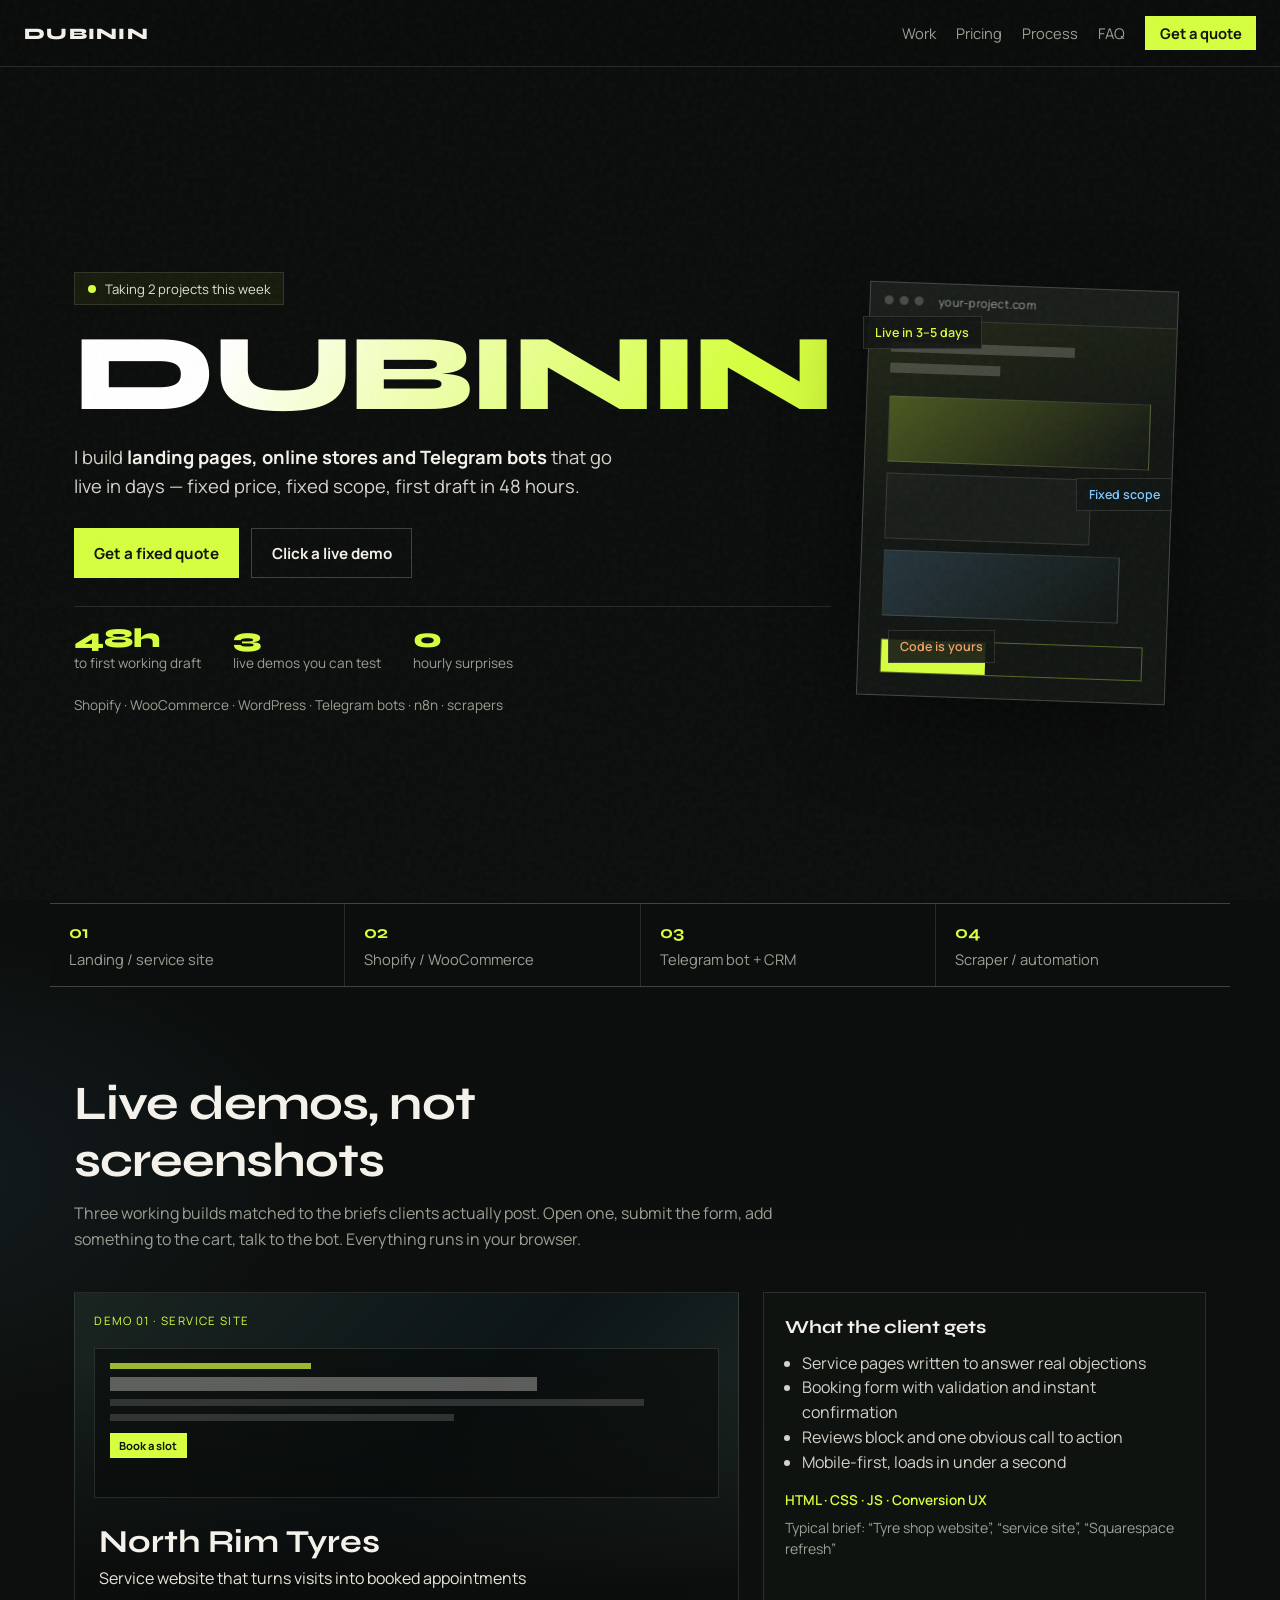
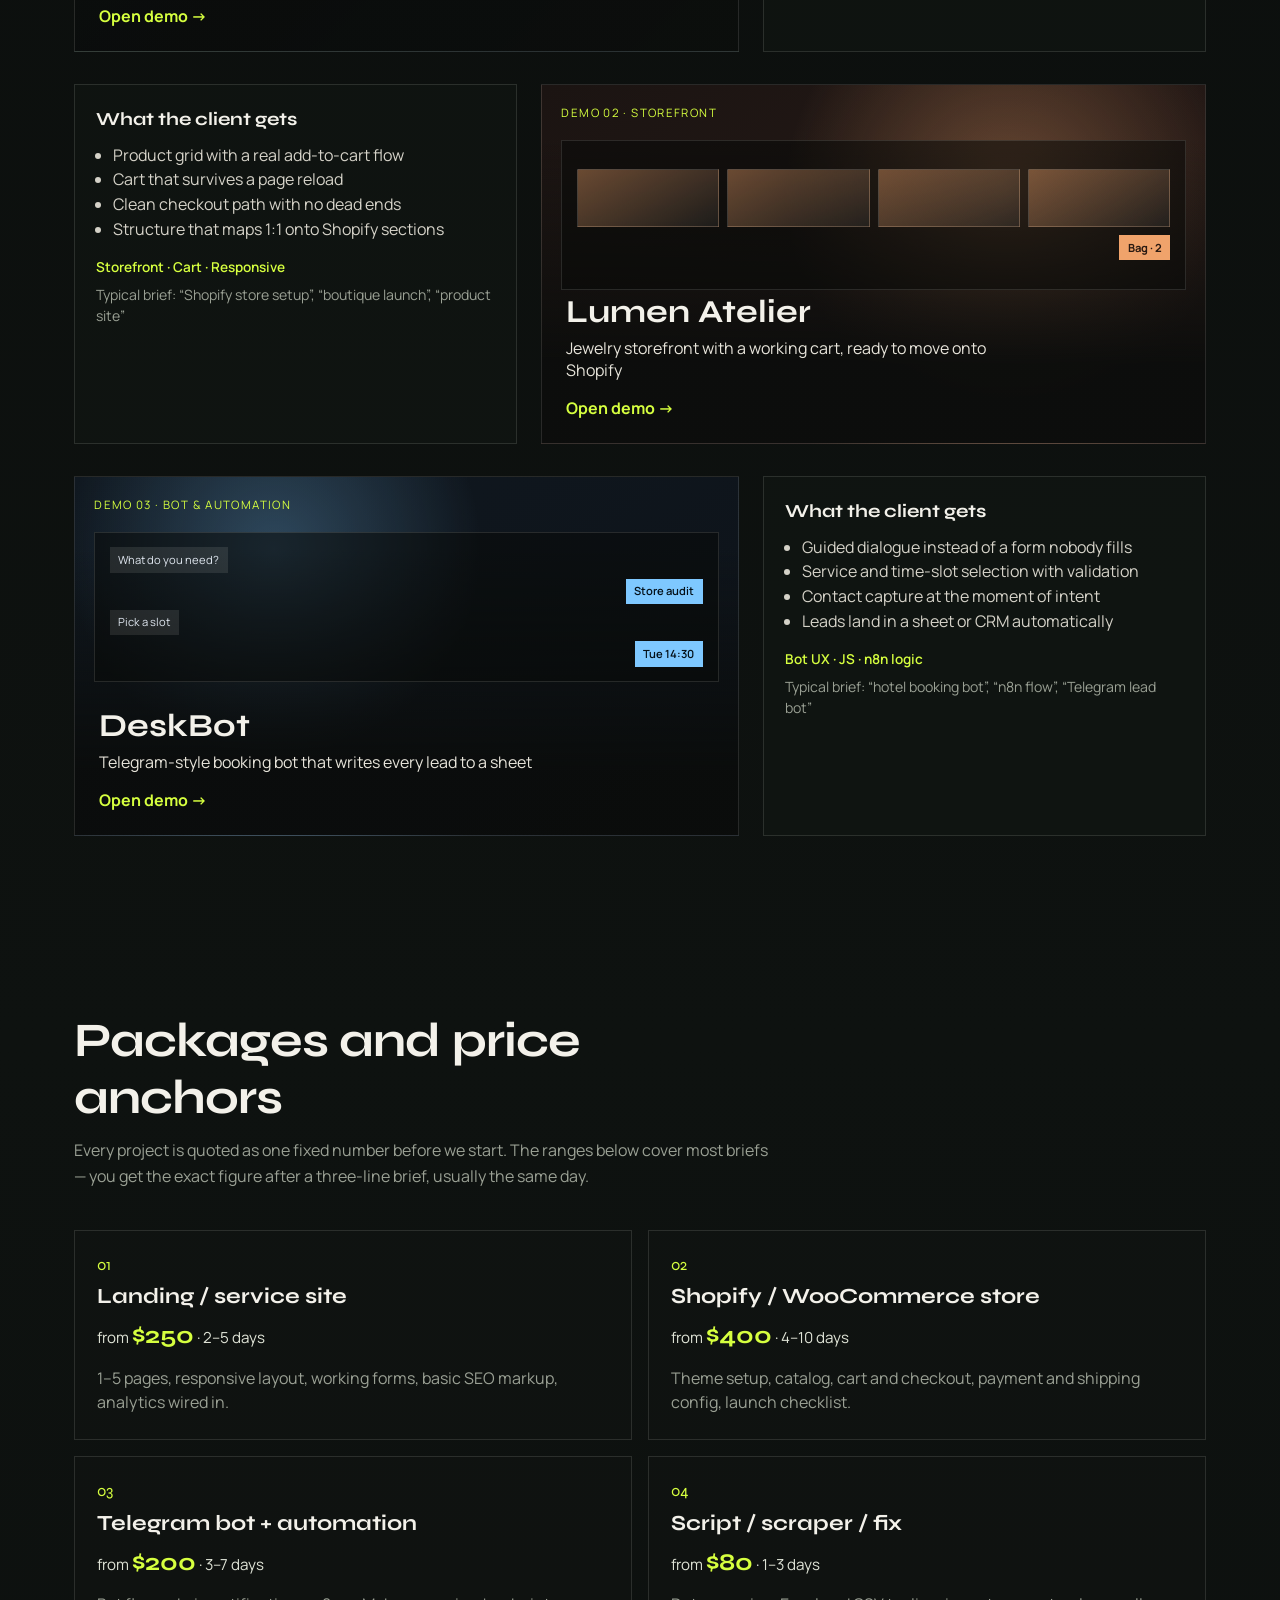
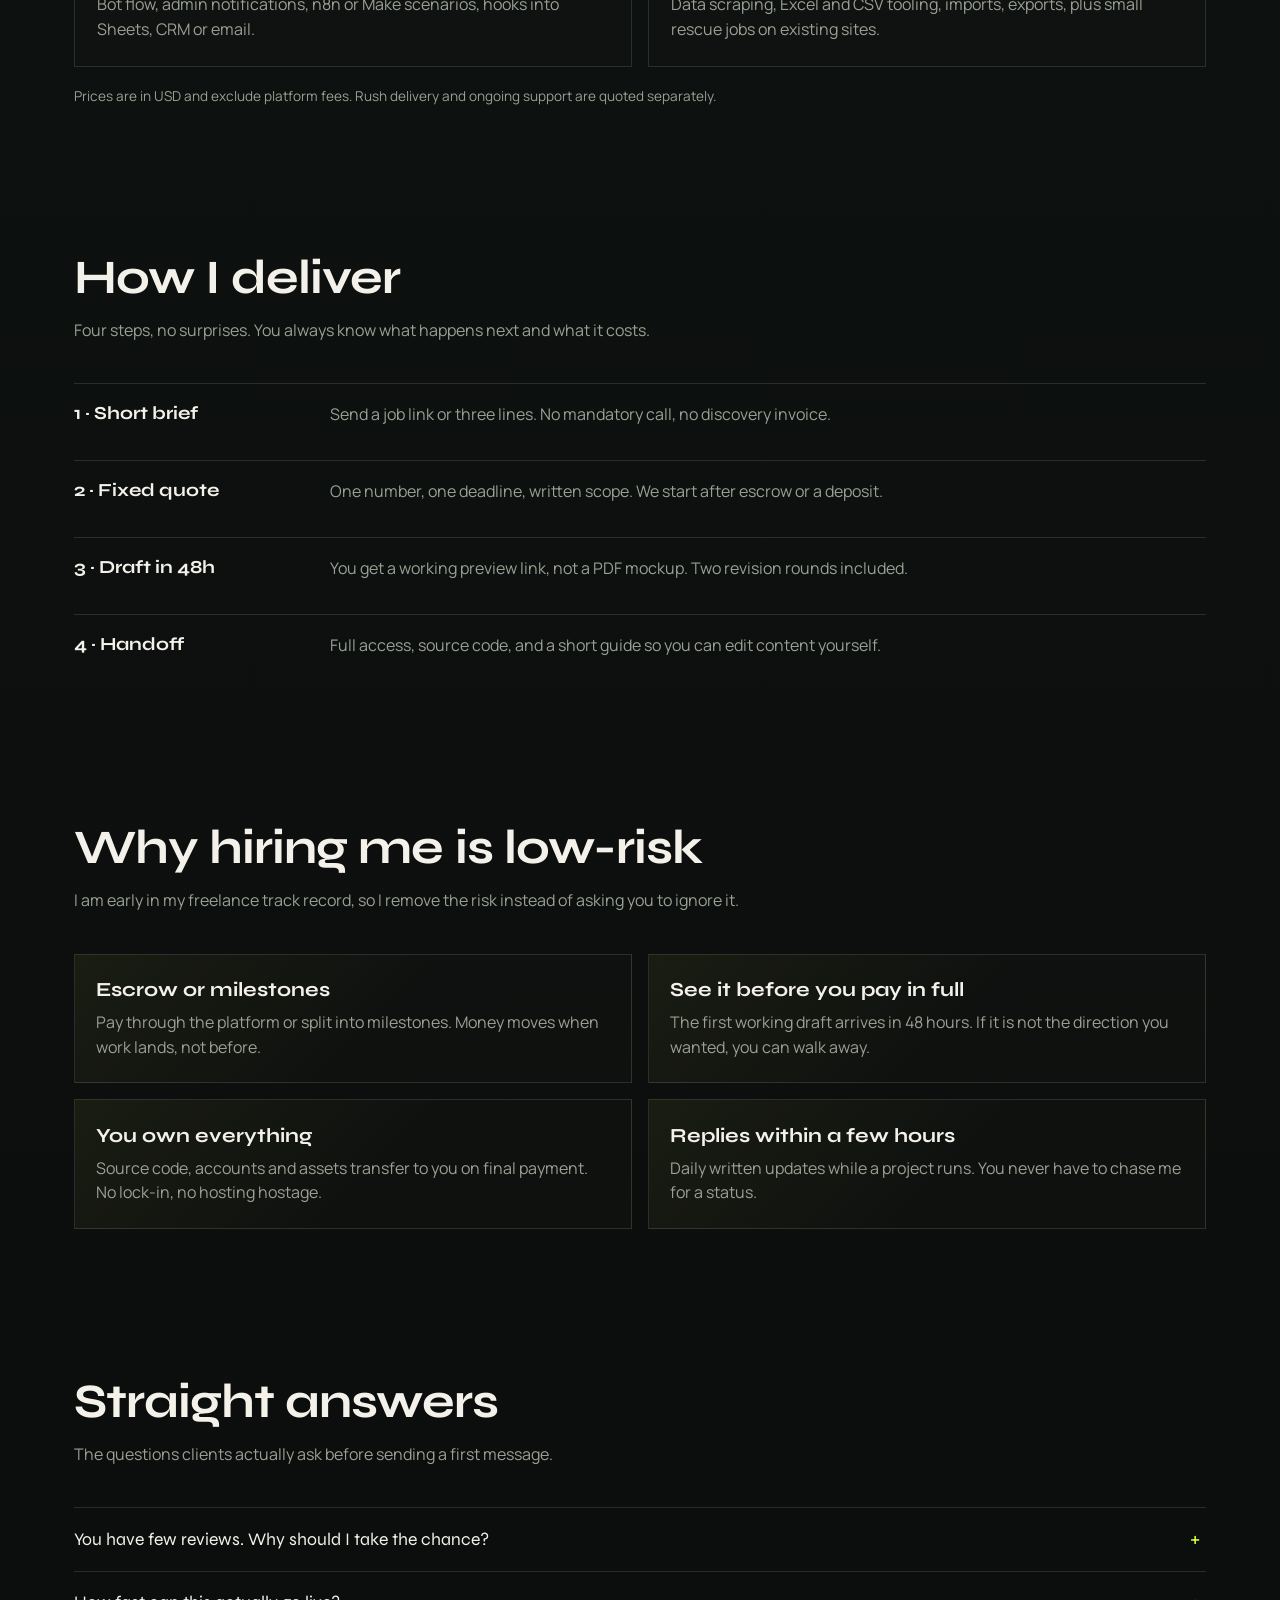
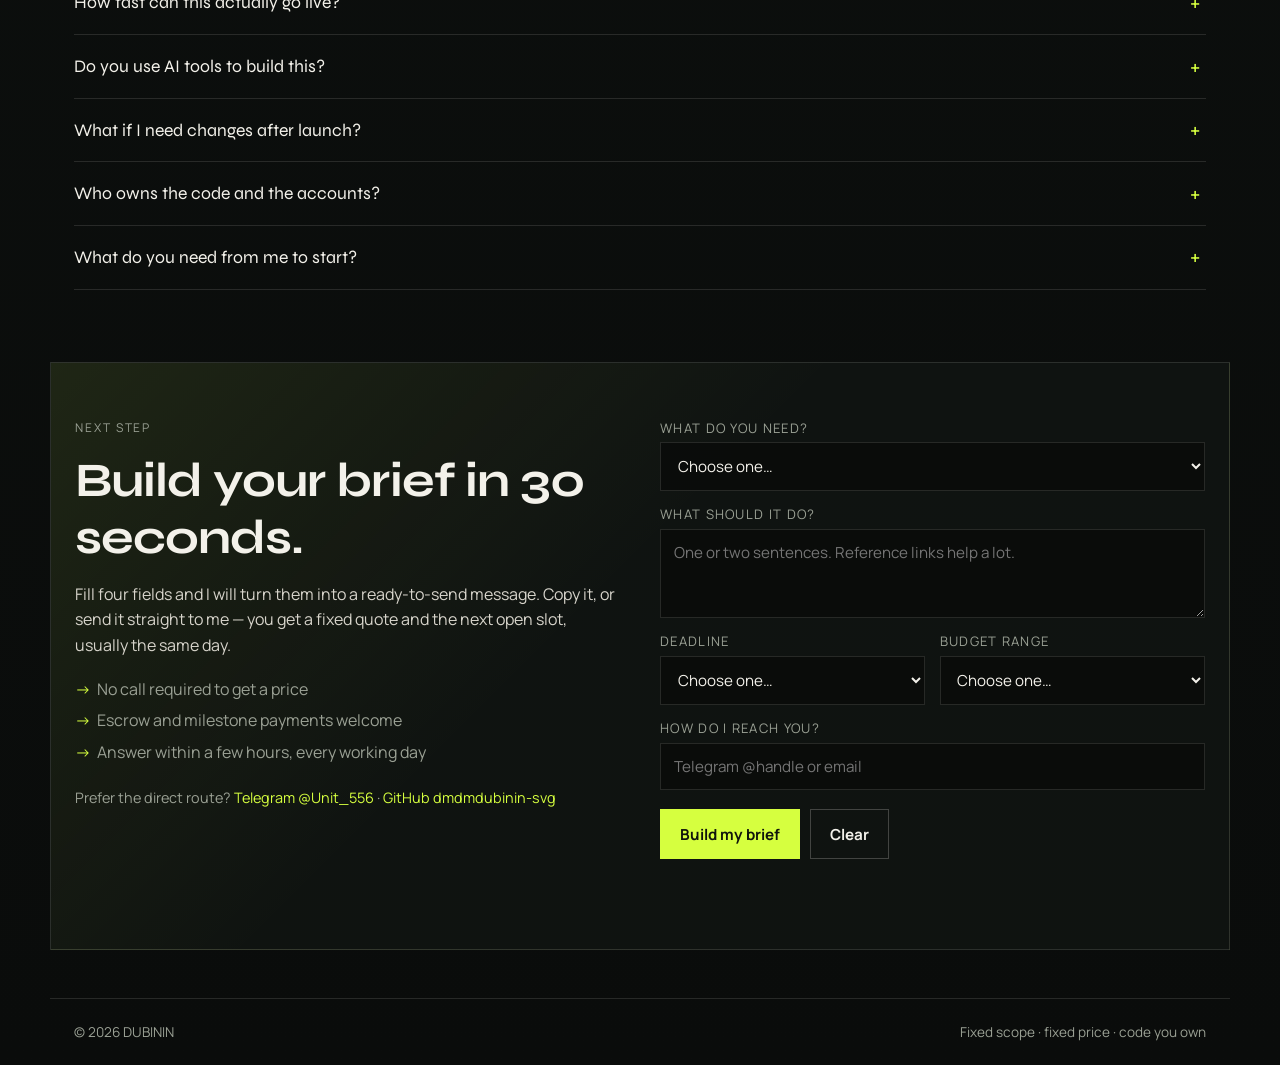
==== commit a75e1b1b: "Wire up the real Telegram handle so every CTA reaches a person Sets @Unit_556 in the contact config," ====
--- a/index.html
+++ b/index.html
@@ -34,7 +34,7 @@
     "areaServed": "Worldwide",
     "availableLanguage": ["English", "Russian"],
     "serviceType": ["Web development", "E-commerce development", "Chatbot development", "Workflow automation"],
-    "sameAs": ["https://github.com/dmdmdubinin-svg"]
+    "sameAs": ["https://github.com/dmdmdubinin-svg", "https://t.me/Unit_556"]
   }
   </script>
 </head>
@@ -358,7 +358,8 @@
           <li>Answer within a few hours, every working day</li>
         </ul>
         <p class="contact-note">
-          Prefer the direct route? <a href="https://github.com/dmdmdubinin-svg" target="_blank" rel="noopener">GitHub: dmdmdubinin-svg</a>
+          Prefer the direct route?
+          <span id="tg-direct-wrap"><a id="tg-direct" href="https://t.me/Unit_556" target="_blank" rel="noopener">Telegram @Unit_556</a> · </span><a href="https://github.com/dmdmdubinin-svg" target="_blank" rel="noopener">GitHub dmdmdubinin-svg</a>
         </p>
       </div>
 
